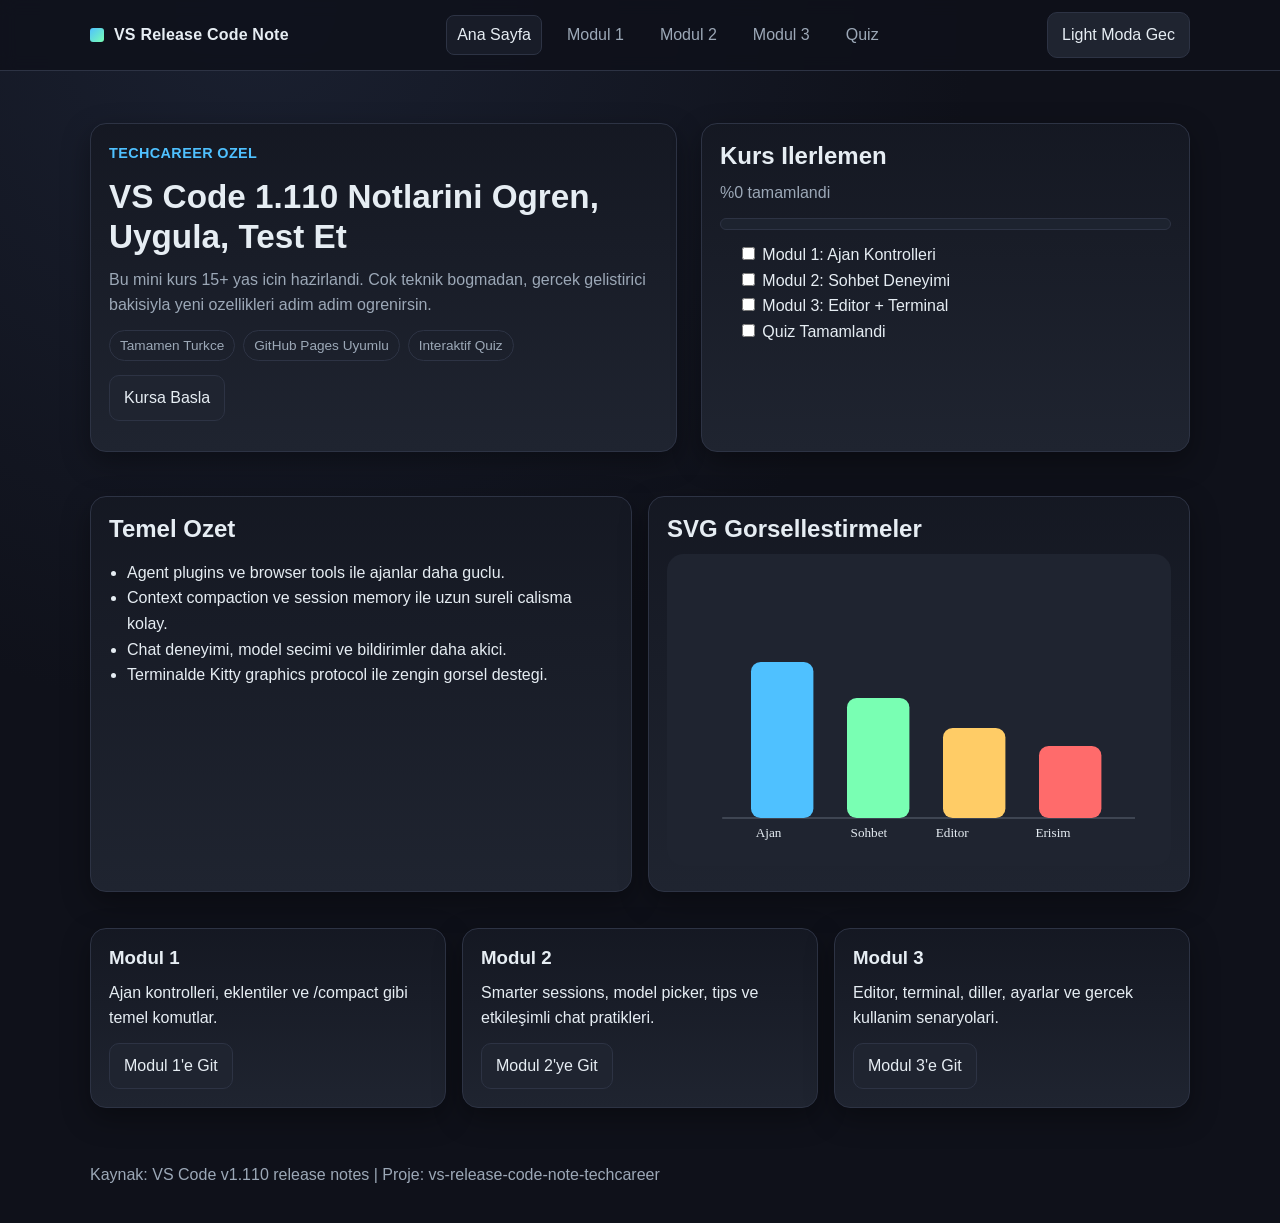
==== index.html @ 0790338a "Ilk surum: VS Code v1.110 TR interaktif landing" ====
<!doctype html>
<html lang="tr">
<head>
  <meta charset="UTF-8">
  <meta name="viewport" content="width=device-width, initial-scale=1.0">
  <title>VS Code v1.110 Kursu | Techcareer</title>
  <link rel="stylesheet" href="assets/css/styles.css">
</head>
<body>
  <header class="topbar">
    <div class="container topbar-inner">
      <div class="brand"><span class="brand-badge"></span> VS Release Code Note</div>
      <nav class="nav-links">
        <a class="active" href="index.html">Ana Sayfa</a>
        <a href="pages/modul-agent.html">Modul 1</a>
        <a href="pages/modul-chat.html">Modul 2</a>
        <a href="pages/modul-editor-terminal.html">Modul 3</a>
        <a href="pages/quiz.html">Quiz</a>
      </nav>
      <button data-theme-toggle>Tema</button>
    </div>
  </header>

  <main class="container">
    <section class="hero">
      <div class="hero-grid">
        <article class="card">
          <p class="kicker">Techcareer Ozel</p>
          <h1>VS Code 1.110 Notlarini Ogren, Uygula, Test Et</h1>
          <p class="muted">Bu mini kurs 15+ yas icin hazirlandi. Cok teknik bogmadan, gercek gelistirici bakisiyla yeni ozellikleri adim adim ogrenirsin.</p>
          <div class="tags">
            <span class="tag">Tamamen Turkce</span>
            <span class="tag">GitHub Pages Uyumlu</span>
            <span class="tag">Interaktif Quiz</span>
          </div>
          <p style="margin-top:14px;">
            <a class="btn" href="pages/modul-agent.html">Kursa Basla</a>
          </p>
        </article>
        <article class="card">
          <h2>Kurs Ilerlemen</h2>
          <p class="muted" data-progress-text>%0 tamamlandi</p>
          <div class="progress-wrap"><div class="progress-bar"></div></div>
          <div class="list" style="margin-top:12px;">
            <label><input type="checkbox" data-progress-id="m1"> Modul 1: Ajan Kontrolleri</label><br>
            <label><input type="checkbox" data-progress-id="m2"> Modul 2: Sohbet Deneyimi</label><br>
            <label><input type="checkbox" data-progress-id="m3"> Modul 3: Editor + Terminal</label><br>
            <label><input type="checkbox" data-progress-id="quiz"> Quiz Tamamlandi</label>
          </div>
        </article>
      </div>
    </section>

    <section class="section grid-2">
      <article class="card">
        <h2>Temel Ozet</h2>
        <ul class="list">
          <li>Agent plugins ve browser tools ile ajanlar daha guclu.</li>
          <li>Context compaction ve session memory ile uzun sureli calisma kolay.</li>
          <li>Chat deneyimi, model secimi ve bildirimler daha akici.</li>
          <li>Terminalde Kitty graphics protocol ile zengin gorsel destegi.</li>
        </ul>
      </article>
      <article class="card">
        <h2>SVG Gorsellestirmeler</h2>
        <img src="assets/svg/kategori-dagilimi.svg" alt="Ozellik kategorisi dagilimi"/>
      </article>
    </section>

    <section class="section grid-3">
      <article class="card">
        <h3>Modul 1</h3>
        <p>Ajan kontrolleri, eklentiler ve /compact gibi temel komutlar.</p>
        <a class="btn" href="pages/modul-agent.html">Modul 1'e Git</a>
      </article>
      <article class="card">
        <h3>Modul 2</h3>
        <p>Smarter sessions, model picker, tips ve etkileşimli chat pratikleri.</p>
        <a class="btn" href="pages/modul-chat.html">Modul 2'ye Git</a>
      </article>
      <article class="card">
        <h3>Modul 3</h3>
        <p>Editor, terminal, diller, ayarlar ve gercek kullanim senaryolari.</p>
        <a class="btn" href="pages/modul-editor-terminal.html">Modul 3'e Git</a>
      </article>
    </section>
  </main>

  <footer>
    <div class="container">Kaynak: VS Code v1.110 release notes | Proje: vs-release-code-note-techcareer</div>
  </footer>
  <script src="assets/js/app.js"></script>
</body>
</html>
---- assets/css/styles.css ----
:root {
  --bg: #0f111a;
  --bg-elev: #181c28;
  --panel: #1f2430;
  --text: #e6edf3;
  --muted: #9ca8b7;
  --accent: #4fc1ff;
  --accent-2: #79ffb3;
  --warning: #ffcc66;
  --danger: #ff6b6b;
  --ok: #7ee787;
  --border: #2d3344;
  --shadow: 0 10px 28px rgba(0, 0, 0, 0.35);
}

:root[data-theme="light"] {
  --bg: #f4f7fb;
  --bg-elev: #ffffff;
  --panel: #ecf2fa;
  --text: #102033;
  --muted: #4d6078;
  --accent: #005fb8;
  --accent-2: #007a57;
  --warning: #8a5a00;
  --danger: #b42318;
  --ok: #166534;
  --border: #cfd7e6;
  --shadow: 0 10px 24px rgba(16, 32, 51, 0.12);
}

* {
  box-sizing: border-box;
}

html,
body {
  margin: 0;
  padding: 0;
}

body {
  font-family: "Segoe UI", "SF Pro Text", "Helvetica Neue", sans-serif;
  background: radial-gradient(circle at 20% 0%, #1a2030 0, var(--bg) 45%), var(--bg);
  color: var(--text);
  line-height: 1.6;
}

:root[data-theme="light"] body {
  background: linear-gradient(180deg, #eaf1fb 0%, var(--bg) 40%);
}

.container {
  width: min(1100px, 92vw);
  margin: 0 auto;
}

.topbar {
  position: sticky;
  top: 0;
  z-index: 20;
  backdrop-filter: blur(8px);
  background: color-mix(in srgb, var(--bg) 85%, transparent);
  border-bottom: 1px solid var(--border);
}

.topbar-inner {
  display: flex;
  align-items: center;
  justify-content: space-between;
  padding: 12px 0;
}

.brand {
  display: flex;
  align-items: center;
  gap: 10px;
  font-weight: 700;
  letter-spacing: 0.2px;
}

.brand-badge {
  width: 14px;
  height: 14px;
  border-radius: 3px;
  background: linear-gradient(135deg, var(--accent), var(--accent-2));
}

.nav-links {
  display: flex;
  gap: 14px;
  flex-wrap: wrap;
}

.nav-links a {
  color: var(--muted);
  text-decoration: none;
  padding: 6px 10px;
  border-radius: 8px;
  border: 1px solid transparent;
}

.nav-links a.active,
.nav-links a:hover,
.nav-links a:focus-visible {
  color: var(--text);
  border-color: var(--border);
  background: var(--bg-elev);
}

button,
.btn {
  border: 1px solid var(--border);
  background: var(--panel);
  color: var(--text);
  border-radius: 10px;
  padding: 9px 14px;
  cursor: pointer;
  font: inherit;
  text-decoration: none;
  display: inline-block;
}

button:hover,
.btn:hover,
button:focus-visible,
.btn:focus-visible {
  border-color: var(--accent);
  box-shadow: 0 0 0 3px color-mix(in srgb, var(--accent) 28%, transparent);
  outline: none;
}

.hero {
  padding: 52px 0 26px;
}

.hero-grid {
  display: grid;
  grid-template-columns: 1.2fr 1fr;
  gap: 24px;
}

.card {
  background: linear-gradient(180deg, color-mix(in srgb, var(--bg-elev) 86%, black), var(--panel));
  border: 1px solid var(--border);
  border-radius: 16px;
  padding: 18px;
  box-shadow: var(--shadow);
}

:root[data-theme="light"] .card {
  background: linear-gradient(180deg, #ffffff, var(--panel));
}

h1,
h2,
h3 {
  line-height: 1.2;
  margin: 0 0 10px;
}

h1 {
  font-size: clamp(1.7rem, 2.6vw, 2.6rem);
}

p {
  margin: 0 0 12px;
}

.muted {
  color: var(--muted);
}

.grid-3 {
  display: grid;
  grid-template-columns: repeat(3, 1fr);
  gap: 16px;
}

.grid-2 {
  display: grid;
  grid-template-columns: repeat(2, 1fr);
  gap: 16px;
}

.section {
  padding: 18px 0;
}

.kicker {
  color: var(--accent);
  font-size: 0.9rem;
  font-weight: 700;
  letter-spacing: 0.4px;
  text-transform: uppercase;
}

.tags {
  display: flex;
  flex-wrap: wrap;
  gap: 8px;
}

.tag {
  border: 1px solid var(--border);
  border-radius: 999px;
  padding: 4px 10px;
  color: var(--muted);
  font-size: 0.85rem;
}

.timeline,
.list {
  padding-left: 18px;
}

.accordion-item {
  border: 1px solid var(--border);
  border-radius: 12px;
  margin-bottom: 10px;
  overflow: hidden;
}

.accordion-header {
  width: 100%;
  text-align: left;
  border: 0;
  border-bottom: 1px solid transparent;
  border-radius: 0;
  background: var(--panel);
  padding: 12px 14px;
  font-weight: 600;
}

.accordion-content {
  display: none;
  padding: 12px 14px;
  background: color-mix(in srgb, var(--bg-elev) 75%, transparent);
}

.accordion-item.open .accordion-content {
  display: block;
}

.code-box {
  margin: 10px 0;
  background: #0b0f16;
  color: #d2e4ff;
  border: 1px solid #2a3950;
  border-radius: 10px;
  padding: 12px;
  position: relative;
  overflow: auto;
}

:root[data-theme="light"] .code-box {
  background: #f3f8ff;
  color: #072243;
  border-color: #b8cbe4;
}

.copy-btn {
  position: absolute;
  top: 8px;
  right: 8px;
  padding: 6px 10px;
  font-size: 0.85rem;
}

.progress-wrap {
  border: 1px solid var(--border);
  border-radius: 999px;
  overflow: hidden;
  height: 12px;
  background: color-mix(in srgb, var(--panel) 90%, transparent);
}

.progress-bar {
  height: 100%;
  width: 0;
  background: linear-gradient(90deg, var(--accent), var(--accent-2));
  transition: width 260ms ease;
}

.quiz-question {
  margin-bottom: 14px;
}

.quiz-options label {
  display: block;
  margin: 6px 0;
}

footer {
  padding: 36px 0;
  color: var(--muted);
}

svg {
  max-width: 100%;
  height: auto;
}

@media (max-width: 900px) {
  .hero-grid,
  .grid-3,
  .grid-2 {
    grid-template-columns: 1fr;
  }

  .nav-links {
    display: none;
  }
}
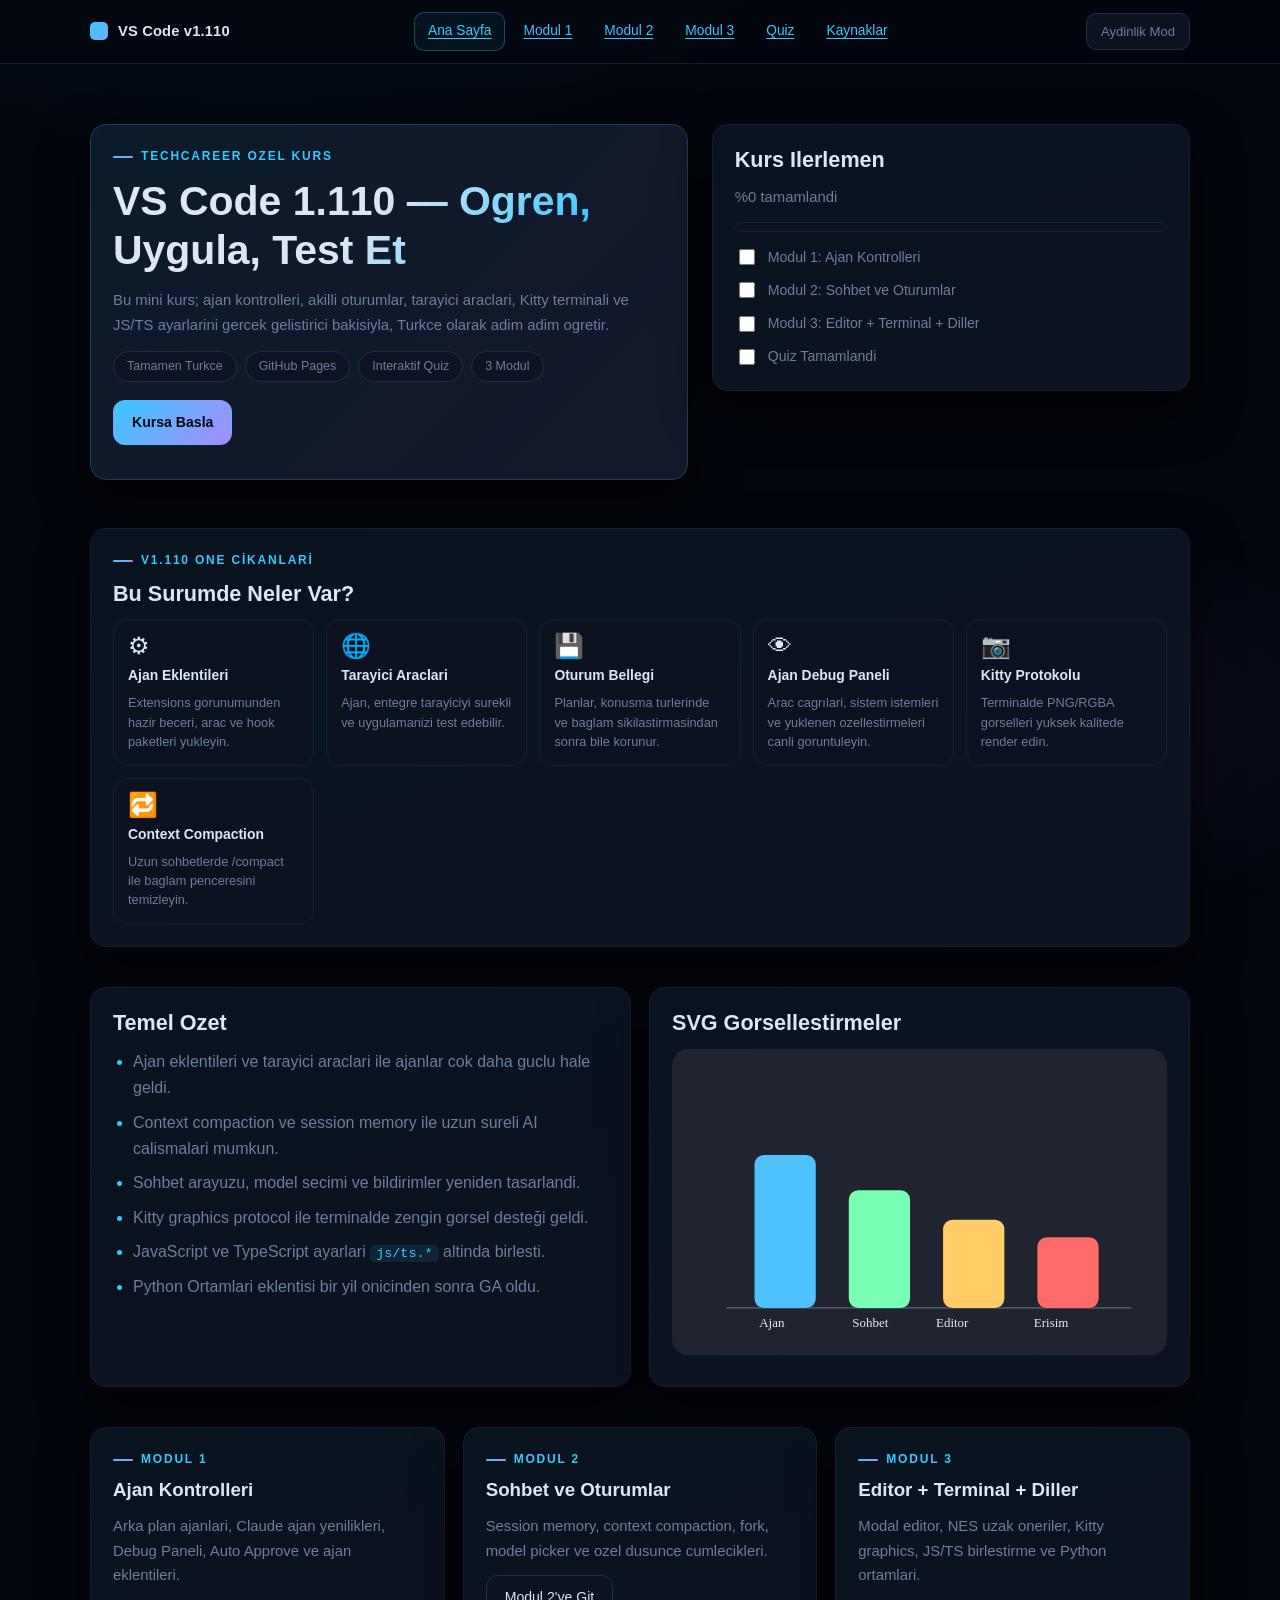
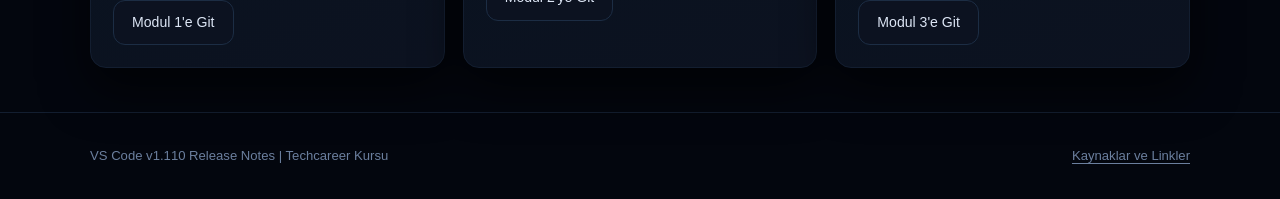
==== commit 9ef4e014: "Redesign: AI tasarim sistemi, mobil nav, tam TR icerik - Yeni renk paleti (derin uzay, elektrik mavi" ====
--- a/index.html
+++ b/index.html
@@ -3,92 +3,158 @@
 <head>
   <meta charset="UTF-8">
   <meta name="viewport" content="width=device-width, initial-scale=1.0">
+  <meta name="description" content="VS Code v1.110 ozelliklerini Turkce ogrenin. Ajan kontrolleri, smarter sessions, terminal ve dil iyilestirmeleri.">
   <title>VS Code v1.110 Kursu | Techcareer</title>
   <link rel="stylesheet" href="assets/css/styles.css">
 </head>
 <body>
   <header class="topbar">
     <div class="container topbar-inner">
-      <div class="brand"><span class="brand-badge"></span> VS Release Code Note</div>
-      <nav class="nav-links">
-        <a class="active" href="index.html">Ana Sayfa</a>
+      <a class="brand" href="index.html">
+        <span class="brand-badge" aria-hidden="true"></span>
+        VS Code v1.110
+      </a>
+      <nav class="nav-links" aria-label="Ana navigasyon">
+        <a href="index.html" aria-current="page">Ana Sayfa</a>
         <a href="pages/modul-agent.html">Modul 1</a>
         <a href="pages/modul-chat.html">Modul 2</a>
         <a href="pages/modul-editor-terminal.html">Modul 3</a>
         <a href="pages/quiz.html">Quiz</a>
+        <a href="pages/kaynaklar.html">Kaynaklar</a>
       </nav>
-      <button data-theme-toggle>Tema</button>
+      <button class="nav-toggle" aria-label="Menuyu ac/kapat" aria-expanded="false">
+        <span></span><span></span><span></span>
+      </button>
+      <button class="theme-btn" data-theme-toggle aria-label="Tema degistir">Aydinlik Mod</button>
     </div>
   </header>
 
   <main class="container">
+
+    <!-- Hero -->
     <section class="hero">
       <div class="hero-grid">
-        <article class="card">
-          <p class="kicker">Techcareer Ozel</p>
-          <h1>VS Code 1.110 Notlarini Ogren, Uygula, Test Et</h1>
-          <p class="muted">Bu mini kurs 15+ yas icin hazirlandi. Cok teknik bogmadan, gercek gelistirici bakisiyla yeni ozellikleri adim adim ogrenirsin.</p>
+        <article class="card module-hero reveal">
+          <p class="kicker">Techcareer Ozel Kurs</p>
+          <h1>VS Code 1.110 — Ogren, Uygula, Test Et</h1>
+          <p class="muted">Bu mini kurs; ajan kontrolleri, akilli oturumlar, tarayici araclari, Kitty terminali ve JS/TS ayarlarini gercek gelistirici bakisiyla, Turkce olarak adim adim ogretir.</p>
           <div class="tags">
             <span class="tag">Tamamen Turkce</span>
-            <span class="tag">GitHub Pages Uyumlu</span>
+            <span class="tag">GitHub Pages</span>
             <span class="tag">Interaktif Quiz</span>
+            <span class="tag">3 Modul</span>
           </div>
-          <p style="margin-top:14px;">
-            <a class="btn" href="pages/modul-agent.html">Kursa Basla</a>
+          <p class="mt-md">
+            <a class="btn btn-primary" href="pages/modul-agent.html">Kursa Basla</a>
           </p>
         </article>
-        <article class="card">
+
+        <article class="card reveal reveal-delay-1">
           <h2>Kurs Ilerlemen</h2>
           <p class="muted" data-progress-text>%0 tamamlandi</p>
-          <div class="progress-wrap"><div class="progress-bar"></div></div>
-          <div class="list" style="margin-top:12px;">
-            <label><input type="checkbox" data-progress-id="m1"> Modul 1: Ajan Kontrolleri</label><br>
-            <label><input type="checkbox" data-progress-id="m2"> Modul 2: Sohbet Deneyimi</label><br>
-            <label><input type="checkbox" data-progress-id="m3"> Modul 3: Editor + Terminal</label><br>
+          <div class="progress-wrap" role="progressbar" aria-valuemin="0" aria-valuemax="100" aria-label="Kurs ilerleme cubugu">
+            <div class="progress-bar"></div>
+          </div>
+          <div class="checklist">
+            <label><input type="checkbox" data-progress-id="m1"> Modul 1: Ajan Kontrolleri</label>
+            <label><input type="checkbox" data-progress-id="m2"> Modul 2: Sohbet ve Oturumlar</label>
+            <label><input type="checkbox" data-progress-id="m3"> Modul 3: Editor + Terminal + Diller</label>
             <label><input type="checkbox" data-progress-id="quiz"> Quiz Tamamlandi</label>
           </div>
         </article>
       </div>
     </section>
 
-    <section class="section grid-2">
+    <!-- Highlights -->
+    <section class="section reveal">
       <article class="card">
-        <h2>Temel Ozet</h2>
-        <ul class="list">
-          <li>Agent plugins ve browser tools ile ajanlar daha guclu.</li>
-          <li>Context compaction ve session memory ile uzun sureli calisma kolay.</li>
-          <li>Chat deneyimi, model secimi ve bildirimler daha akici.</li>
-          <li>Terminalde Kitty graphics protocol ile zengin gorsel destegi.</li>
-        </ul>
-      </article>
-      <article class="card">
-        <h2>SVG Gorsellestirmeler</h2>
-        <img src="assets/svg/kategori-dagilimi.svg" alt="Ozellik kategorisi dagilimi"/>
+        <p class="kicker">v1.110 One Cikanlari</p>
+        <h2>Bu Surumde Neler Var?</h2>
+        <div class="feature-grid">
+          <div class="feature-item">
+            <span class="feature-icon" aria-hidden="true">&#9881;</span>
+            <span class="feature-title">Ajan Eklentileri</span>
+            <span class="feature-desc">Extensions gorunumunden hazir beceri, arac ve hook paketleri yukleyin.</span>
+          </div>
+          <div class="feature-item">
+            <span class="feature-icon" aria-hidden="true">&#127760;</span>
+            <span class="feature-title">Tarayici Araclari</span>
+            <span class="feature-desc">Ajan, entegre tarayiciyi surekli ve uygulamanizi test edebilir.</span>
+          </div>
+          <div class="feature-item">
+            <span class="feature-icon" aria-hidden="true">&#128190;</span>
+            <span class="feature-title">Oturum Bellegi</span>
+            <span class="feature-desc">Planlar, konusma turlerinde ve baglam sikilastirmasindan sonra bile korunur.</span>
+          </div>
+          <div class="feature-item">
+            <span class="feature-icon" aria-hidden="true">&#128065;</span>
+            <span class="feature-title">Ajan Debug Paneli</span>
+            <span class="feature-desc">Arac cagrılari, sistem istemleri ve yuklenen ozellestirmeleri canli goruntuleyin.</span>
+          </div>
+          <div class="feature-item">
+            <span class="feature-icon" aria-hidden="true">&#128247;</span>
+            <span class="feature-title">Kitty Protokolu</span>
+            <span class="feature-desc">Terminalde PNG/RGBA gorselleri yuksek kalitede render edin.</span>
+          </div>
+          <div class="feature-item">
+            <span class="feature-icon" aria-hidden="true">&#128257;</span>
+            <span class="feature-title">Context Compaction</span>
+            <span class="feature-desc">Uzun sohbetlerde /compact ile baglam penceresini temizleyin.</span>
+          </div>
+        </div>
       </article>
     </section>
 
+    <!-- Summary -->
+    <section class="section grid-2">
+      <article class="card reveal reveal-delay-1">
+        <h2>Temel Ozet</h2>
+        <ul class="list">
+          <li>Ajan eklentileri ve tarayici araclari ile ajanlar cok daha guclu hale geldi.</li>
+          <li>Context compaction ve session memory ile uzun sureli AI calismalari mumkun.</li>
+          <li>Sohbet arayuzu, model secimi ve bildirimler yeniden tasarlandi.</li>
+          <li>Kitty graphics protocol ile terminalde zengin gorsel desteği geldi.</li>
+          <li>JavaScript ve TypeScript ayarlari <code>js/ts.*</code> altinda birlesti.</li>
+          <li>Python Ortamlari eklentisi bir yil onicinden sonra GA oldu.</li>
+        </ul>
+      </article>
+      <article class="card reveal reveal-delay-2">
+        <h2>SVG Gorsellestirmeler</h2>
+        <img src="assets/svg/kategori-dagilimi.svg" alt="Ozellik kategorisi dagilim grafigi" loading="lazy">
+      </article>
+    </section>
+
+    <!-- Module Cards -->
     <section class="section grid-3">
-      <article class="card">
-        <h3>Modul 1</h3>
-        <p>Ajan kontrolleri, eklentiler ve /compact gibi temel komutlar.</p>
+      <article class="card reveal reveal-delay-1">
+        <p class="kicker">Modul 1</p>
+        <h3>Ajan Kontrolleri</h3>
+        <p class="muted">Arka plan ajanlari, Claude ajan yenilikleri, Debug Paneli, Auto Approve ve ajan eklentileri.</p>
         <a class="btn" href="pages/modul-agent.html">Modul 1'e Git</a>
       </article>
-      <article class="card">
-        <h3>Modul 2</h3>
-        <p>Smarter sessions, model picker, tips ve etkileşimli chat pratikleri.</p>
+      <article class="card reveal reveal-delay-2">
+        <p class="kicker">Modul 2</p>
+        <h3>Sohbet ve Oturumlar</h3>
+        <p class="muted">Session memory, context compaction, fork, model picker ve ozel dusunce cumlecikleri.</p>
         <a class="btn" href="pages/modul-chat.html">Modul 2'ye Git</a>
       </article>
-      <article class="card">
-        <h3>Modul 3</h3>
-        <p>Editor, terminal, diller, ayarlar ve gercek kullanim senaryolari.</p>
+      <article class="card reveal reveal-delay-3">
+        <p class="kicker">Modul 3</p>
+        <h3>Editor + Terminal + Diller</h3>
+        <p class="muted">Modal editor, NES uzak oneriler, Kitty graphics, JS/TS birlestirme ve Python ortamlari.</p>
         <a class="btn" href="pages/modul-editor-terminal.html">Modul 3'e Git</a>
       </article>
     </section>
+
   </main>
 
   <footer>
-    <div class="container">Kaynak: VS Code v1.110 release notes | Proje: vs-release-code-note-techcareer</div>
+    <div class="container">
+      <span>VS Code v1.110 Release Notes | Techcareer Kursu</span>
+      <a href="pages/kaynaklar.html">Kaynaklar ve Linkler</a>
+    </div>
   </footer>
+
   <script src="assets/js/app.js"></script>
 </body>
 </html>
--- a/assets/css/styles.css
+++ b/assets/css/styles.css
@@ -1,66 +1,140 @@
+/* ==============================================
+   AI DESIGN SYSTEM — VS Code v1.110 Kursu
+   ============================================== */
+
+/* ---- Tokens ---- */
 :root {
-  --bg: #0f111a;
-  --bg-elev: #181c28;
-  --panel: #1f2430;
-  --text: #e6edf3;
-  --muted: #9ca8b7;
-  --accent: #4fc1ff;
-  --accent-2: #79ffb3;
-  --warning: #ffcc66;
-  --danger: #ff6b6b;
-  --ok: #7ee787;
-  --border: #2d3344;
-  --shadow: 0 10px 28px rgba(0, 0, 0, 0.35);
+  --bg:        #03060e;
+  --bg-elev:   #070c18;
+  --panel:     #0c1220;
+  --panel-2:   #101929;
+  --text:      #dde6f5;
+  --muted:     #6b7f9e;
+  --subtle:    #2a3a52;
+  --accent:    #38c8ff;
+  --accent-2:  #a78bfa;
+  --accent-3:  #34d399;
+  --warning:   #fbbf24;
+  --danger:    #f87171;
+  --ok:        #34d399;
+  --border:    #131e30;
+  --border-2:  #1c2d44;
+  --glow:      rgba(56, 200, 255, 0.16);
+  --glow-2:    rgba(167, 139, 250, 0.14);
+  --shadow:    0 20px 48px rgba(0, 0, 0, 0.65);
+  --shadow-sm: 0 6px 18px rgba(0, 0, 0, 0.4);
+  --radius:    16px;
+  --radius-sm: 10px;
 }
 
 :root[data-theme="light"] {
-  --bg: #f4f7fb;
-  --bg-elev: #ffffff;
-  --panel: #ecf2fa;
-  --text: #102033;
-  --muted: #4d6078;
-  --accent: #005fb8;
-  --accent-2: #007a57;
-  --warning: #8a5a00;
-  --danger: #b42318;
-  --ok: #166534;
-  --border: #cfd7e6;
-  --shadow: 0 10px 24px rgba(16, 32, 51, 0.12);
-}
-
-* {
-  box-sizing: border-box;
-}
-
-html,
+  --bg:        #eef3fc;
+  --bg-elev:   #ffffff;
+  --panel:     #e4ecf9;
+  --panel-2:   #d8e4f5;
+  --text:      #0b1525;
+  --muted:     #4a5f7c;
+  --subtle:    #b0c0d8;
+  --accent:    #0284c7;
+  --accent-2:  #7c3aed;
+  --accent-3:  #059669;
+  --warning:   #92400e;
+  --danger:    #b91c1c;
+  --ok:        #059669;
+  --border:    #ccd6ed;
+  --border-2:  #b8c8e4;
+  --glow:      rgba(2, 132, 199, 0.14);
+  --glow-2:    rgba(124, 58, 237, 0.10);
+  --shadow:    0 12px 36px rgba(10, 20, 40, 0.12);
+  --shadow-sm: 0 4px 14px rgba(10, 20, 40, 0.08);
+}
+
+/* ---- Animations ---- */
+@keyframes fade-up {
+  from { opacity: 0; transform: translateY(22px); }
+  to   { opacity: 1; transform: translateY(0); }
+}
+@keyframes fade-in {
+  from { opacity: 0; }
+  to   { opacity: 1; }
+}
+@keyframes shimmer {
+  0%   { background-position: -200% center; }
+  100% { background-position:  200% center; }
+}
+@keyframes gradient-drift {
+  0%, 100% { background-position: 0% 50%; }
+  50%       { background-position: 100% 50%; }
+}
+@keyframes pulse-glow {
+  0%, 100% { opacity: 0.7; }
+  50%       { opacity: 1; box-shadow: 0 0 20px var(--glow), 0 0 40px var(--glow-2); }
+}
+@keyframes float {
+  0%, 100% { transform: translateY(0); }
+  50%       { transform: translateY(-5px); }
+}
+@keyframes spin-slow {
+  to { transform: rotate(360deg); }
+}
+@keyframes scan-line {
+  from { transform: translateY(-100%); }
+  to   { transform: translateY(100%); }
+}
+
+/* ---- Base ---- */
+*, *::before, *::after { box-sizing: border-box; }
+html, body { margin: 0; padding: 0; }
+html { scroll-behavior: smooth; }
+
 body {
-  margin: 0;
-  padding: 0;
-}
-
-body {
-  font-family: "Segoe UI", "SF Pro Text", "Helvetica Neue", sans-serif;
-  background: radial-gradient(circle at 20% 0%, #1a2030 0, var(--bg) 45%), var(--bg);
+  font-family: "Segoe UI", "SF Pro Text", "Inter", "Helvetica Neue", sans-serif;
+  background: var(--bg);
   color: var(--text);
-  line-height: 1.6;
-}
-
-:root[data-theme="light"] body {
-  background: linear-gradient(180deg, #eaf1fb 0%, var(--bg) 40%);
-}
-
+  line-height: 1.65;
+  min-height: 100vh;
+  transition: background 0.4s, color 0.4s;
+}
+
+/* Hero bg ambient */
+body::before {
+  content: '';
+  position: fixed;
+  inset: 0;
+  background:
+    radial-gradient(ellipse 80% 50% at 20% -10%, rgba(56,200,255,0.08) 0%, transparent 60%),
+    radial-gradient(ellipse 60% 40% at 85% 80%, rgba(167,139,250,0.07) 0%, transparent 55%);
+  pointer-events: none;
+  z-index: 0;
+}
+
+:root[data-theme="light"] body::before {
+  background:
+    radial-gradient(ellipse 80% 50% at 20% -10%, rgba(2,132,199,0.06) 0%, transparent 60%),
+    radial-gradient(ellipse 60% 40% at 85% 80%, rgba(124,58,237,0.05) 0%, transparent 55%);
+}
+
+/* ---- Layout ---- */
 .container {
   width: min(1100px, 92vw);
   margin: 0 auto;
-}
-
+  position: relative;
+  z-index: 1;
+}
+.section  { padding: 20px 0; }
+.mt-sm    { margin-top: 12px; }
+.mt-md    { margin-top: 18px; }
+
+/* ---- Topbar ---- */
 .topbar {
   position: sticky;
   top: 0;
-  z-index: 20;
-  backdrop-filter: blur(8px);
+  z-index: 200;
+  backdrop-filter: blur(18px) saturate(160%);
+  -webkit-backdrop-filter: blur(18px) saturate(160%);
   background: color-mix(in srgb, var(--bg) 85%, transparent);
   border-bottom: 1px solid var(--border);
+  transition: background 0.4s;
 }
 
 .topbar-inner {
@@ -68,246 +142,667 @@
   align-items: center;
   justify-content: space-between;
   padding: 12px 0;
-}
-
+  gap: 12px;
+}
+
+/* ---- Brand ---- */
 .brand {
   display: flex;
   align-items: center;
   gap: 10px;
   font-weight: 700;
-  letter-spacing: 0.2px;
-}
-
+  font-size: 0.92rem;
+  letter-spacing: 0.15px;
+  white-space: nowrap;
+  text-decoration: none;
+  color: var(--text);
+}
 .brand-badge {
-  width: 14px;
-  height: 14px;
-  border-radius: 3px;
+  width: 18px;
+  height: 18px;
+  border-radius: 5px;
   background: linear-gradient(135deg, var(--accent), var(--accent-2));
-}
-
+  background-size: 200% 200%;
+  animation: gradient-drift 4s ease infinite, pulse-glow 3s ease-in-out infinite;
+  flex-shrink: 0;
+}
+
+/* ---- Nav ---- */
 .nav-links {
   display: flex;
-  gap: 14px;
-  flex-wrap: wrap;
-}
-
+  gap: 4px;
+  align-items: center;
+}
 .nav-links a {
   color: var(--muted);
   text-decoration: none;
-  padding: 6px 10px;
-  border-radius: 8px;
+  padding: 7px 13px;
+  border-radius: 10px;
   border: 1px solid transparent;
-}
-
-.nav-links a.active,
+  font-size: 0.86rem;
+  font-weight: 500;
+  transition: color 0.2s, background 0.2s, border-color 0.2s, box-shadow 0.2s;
+  white-space: nowrap;
+}
 .nav-links a:hover,
 .nav-links a:focus-visible {
   color: var(--text);
-  border-color: var(--border);
-  background: var(--bg-elev);
-}
-
-button,
-.btn {
-  border: 1px solid var(--border);
+  border-color: var(--border-2);
   background: var(--panel);
-  color: var(--text);
+  outline: none;
+}
+.nav-links a[aria-current="page"] {
+  color: var(--accent);
+  border-color: color-mix(in srgb, var(--accent) 30%, transparent);
+  background: color-mix(in srgb, var(--accent) 7%, transparent);
+}
+
+/* ---- Hamburger ---- */
+.nav-toggle {
+  display: none;
+  flex-direction: column;
+  justify-content: center;
+  gap: 5px;
+  width: 38px;
+  height: 38px;
+  border: 1px solid var(--border-2);
+  background: var(--panel);
   border-radius: 10px;
-  padding: 9px 14px;
+  cursor: pointer;
+  padding: 9px;
+  flex-shrink: 0;
+  transition: border-color 0.2s, box-shadow 0.2s;
+}
+.nav-toggle:hover { border-color: var(--accent); box-shadow: 0 0 0 3px var(--glow); }
+.nav-toggle span {
+  display: block;
+  height: 2px;
+  border-radius: 2px;
+  background: var(--text);
+  transition: transform 0.25s, opacity 0.25s;
+}
+.nav-toggle.open span:nth-child(1) { transform: translateY(7px) rotate(45deg); }
+.nav-toggle.open span:nth-child(2) { opacity: 0; }
+.nav-toggle.open span:nth-child(3) { transform: translateY(-7px) rotate(-45deg); }
+
+/* ---- Theme Button ---- */
+.theme-btn {
+  border: 1px solid var(--border-2);
+  background: var(--panel);
+  color: var(--muted);
+  border-radius: 10px;
+  padding: 7px 14px;
   cursor: pointer;
   font: inherit;
-  text-decoration: none;
-  display: inline-block;
-}
-
-button:hover,
-.btn:hover,
-button:focus-visible,
-.btn:focus-visible {
-  border-color: var(--accent);
-  box-shadow: 0 0 0 3px color-mix(in srgb, var(--accent) 28%, transparent);
+  font-size: 0.82rem;
+  font-weight: 500;
+  transition: color 0.2s, border-color 0.2s, box-shadow 0.2s;
+  white-space: nowrap;
+  flex-shrink: 0;
+}
+.theme-btn:hover,
+.theme-btn:focus-visible {
+  color: var(--accent);
+  border-color: color-mix(in srgb, var(--accent) 45%, transparent);
+  box-shadow: 0 0 0 3px var(--glow);
   outline: none;
 }
 
-.hero {
-  padding: 52px 0 26px;
-}
-
+/* ---- Cards ---- */
+.card {
+  background: linear-gradient(160deg,
+    color-mix(in srgb, var(--bg-elev) 90%, var(--accent) 4%),
+    var(--panel)
+  );
+  border: 1px solid var(--border);
+  border-radius: var(--radius);
+  padding: 22px;
+  box-shadow: var(--shadow);
+  transition: transform 0.28s ease, box-shadow 0.28s ease, border-color 0.28s ease;
+  position: relative;
+  overflow: hidden;
+}
+.card::after {
+  content: '';
+  position: absolute;
+  inset: 0;
+  border-radius: inherit;
+  background: radial-gradient(ellipse at 0% 0%, var(--glow) 0%, transparent 65%);
+  opacity: 0;
+  transition: opacity 0.35s ease;
+  pointer-events: none;
+}
+.card:hover {
+  transform: translateY(-4px);
+  border-color: var(--border-2);
+  box-shadow: var(--shadow), 0 0 48px var(--glow);
+}
+.card:hover::after { opacity: 1; }
+
+:root[data-theme="light"] .card {
+  background: linear-gradient(160deg, #ffffff, var(--panel));
+}
+
+/* ---- Hero ---- */
+.hero { padding: 60px 0 28px; }
 .hero-grid {
   display: grid;
-  grid-template-columns: 1.2fr 1fr;
+  grid-template-columns: 1.25fr 1fr;
   gap: 24px;
-}
-
-.card {
-  background: linear-gradient(180deg, color-mix(in srgb, var(--bg-elev) 86%, black), var(--panel));
-  border: 1px solid var(--border);
-  border-radius: 16px;
-  padding: 18px;
-  box-shadow: var(--shadow);
-}
-
-:root[data-theme="light"] .card {
-  background: linear-gradient(180deg, #ffffff, var(--panel));
-}
-
-h1,
-h2,
-h3 {
-  line-height: 1.2;
-  margin: 0 0 10px;
-}
-
-h1 {
-  font-size: clamp(1.7rem, 2.6vw, 2.6rem);
-}
-
-p {
-  margin: 0 0 12px;
-}
-
-.muted {
-  color: var(--muted);
-}
-
+  align-items: start;
+}
+
+/* ---- Grids ---- */
 .grid-3 {
   display: grid;
   grid-template-columns: repeat(3, 1fr);
-  gap: 16px;
-}
-
+  gap: 18px;
+}
 .grid-2 {
   display: grid;
   grid-template-columns: repeat(2, 1fr);
-  gap: 16px;
-}
-
-.section {
-  padding: 18px 0;
-}
+  gap: 18px;
+}
+
+/* ---- Typography ---- */
+h1, h2, h3 { line-height: 1.22; margin: 0 0 12px; }
+
+h1 {
+  font-size: clamp(1.75rem, 3.2vw, 2.75rem);
+  background: linear-gradient(135deg, var(--text) 45%, var(--accent) 80%, var(--accent-2));
+  -webkit-background-clip: text;
+  -webkit-text-fill-color: transparent;
+  background-clip: text;
+}
+h2 { font-size: clamp(1.05rem, 2vw, 1.35rem); }
+p  { margin: 0 0 12px; }
 
 .kicker {
   color: var(--accent);
-  font-size: 0.9rem;
+  font-size: 0.75rem;
   font-weight: 700;
-  letter-spacing: 0.4px;
+  letter-spacing: 1.8px;
   text-transform: uppercase;
-}
-
-.tags {
-  display: flex;
-  flex-wrap: wrap;
+  margin-bottom: 10px;
+  display: flex;
+  align-items: center;
   gap: 8px;
 }
-
+.kicker::before {
+  content: '';
+  display: inline-block;
+  width: 20px;
+  height: 2px;
+  border-radius: 2px;
+  background: linear-gradient(90deg, var(--accent), var(--accent-2));
+  flex-shrink: 0;
+}
+.muted  { color: var(--muted); font-size: 0.93rem; }
+
+/* ---- Tags ---- */
+.tags { display: flex; flex-wrap: wrap; gap: 8px; margin-top: 14px; }
 .tag {
-  border: 1px solid var(--border);
+  border: 1px solid var(--border-2);
   border-radius: 999px;
-  padding: 4px 10px;
-  color: var(--muted);
-  font-size: 0.85rem;
-}
-
-.timeline,
-.list {
-  padding-left: 18px;
-}
-
+  padding: 4px 13px;
+  color: var(--muted);
+  font-size: 0.78rem;
+  font-weight: 500;
+  background: color-mix(in srgb, var(--panel) 70%, transparent);
+  transition: color 0.2s, border-color 0.2s;
+}
+.tag:hover {
+  color: var(--accent);
+  border-color: color-mix(in srgb, var(--accent) 38%, transparent);
+}
+
+/* ---- Lists ---- */
+.list { padding-left: 20px; margin: 0; }
+.list li { margin-bottom: 8px; color: var(--muted); }
+.list li::marker { color: var(--accent); }
+
+/* ---- Buttons ---- */
+button, .btn {
+  border: 1px solid var(--border-2);
+  background: var(--panel);
+  color: var(--text);
+  border-radius: 12px;
+  padding: 10px 18px;
+  cursor: pointer;
+  font: inherit;
+  font-size: 0.88rem;
+  font-weight: 500;
+  text-decoration: none;
+  display: inline-flex;
+  align-items: center;
+  gap: 6px;
+  transition: color 0.2s, border-color 0.2s, box-shadow 0.2s, transform 0.15s, background 0.2s;
+}
+button:hover, .btn:hover,
+button:focus-visible, .btn:focus-visible {
+  border-color: var(--accent);
+  box-shadow: 0 0 0 3px var(--glow);
+  outline: none;
+}
+button:active, .btn:active { transform: scale(0.97); }
+
+.btn-primary {
+  background: linear-gradient(135deg, var(--accent), var(--accent-2));
+  border-color: transparent;
+  color: #04070f;
+  font-weight: 600;
+}
+.btn-primary:hover,
+.btn-primary:focus-visible {
+  box-shadow: 0 0 0 3px var(--glow), 0 8px 28px var(--glow);
+  transform: translateY(-1px);
+}
+
+/* ---- Accordion ---- */
 .accordion-item {
   border: 1px solid var(--border);
-  border-radius: 12px;
+  border-radius: 14px;
   margin-bottom: 10px;
   overflow: hidden;
-}
-
+  transition: border-color 0.25s;
+}
+.accordion-item.open {
+  border-color: color-mix(in srgb, var(--accent) 38%, var(--border));
+}
 .accordion-header {
   width: 100%;
   text-align: left;
-  border: 0;
-  border-bottom: 1px solid transparent;
+  border: none;
   border-radius: 0;
   background: var(--panel);
-  padding: 12px 14px;
+  padding: 13px 16px;
   font-weight: 600;
-}
-
+  font-size: 0.9rem;
+  display: flex;
+  justify-content: space-between;
+  align-items: center;
+  transition: background 0.2s, color 0.2s;
+}
+.accordion-header::after {
+  content: '›';
+  font-size: 1.3rem;
+  color: var(--muted);
+  transition: transform 0.25s, color 0.2s;
+  line-height: 1;
+  flex-shrink: 0;
+}
+.accordion-item.open .accordion-header {
+  color: var(--accent);
+  background: color-mix(in srgb, var(--panel) 80%, var(--accent) 6%);
+}
+.accordion-item.open .accordion-header::after {
+  transform: rotate(90deg);
+  color: var(--accent);
+}
 .accordion-content {
   display: none;
-  padding: 12px 14px;
-  background: color-mix(in srgb, var(--bg-elev) 75%, transparent);
-}
-
+  padding: 14px 16px;
+  background: color-mix(in srgb, var(--bg-elev) 80%, transparent);
+  color: var(--muted);
+  font-size: 0.88rem;
+  line-height: 1.72;
+  border-top: 1px solid var(--border);
+}
 .accordion-item.open .accordion-content {
   display: block;
-}
-
+  animation: fade-up 0.22s ease both;
+}
+
+/* ---- Code Box ---- */
 .code-box {
-  margin: 10px 0;
-  background: #0b0f16;
-  color: #d2e4ff;
-  border: 1px solid #2a3950;
-  border-radius: 10px;
-  padding: 12px;
+  margin: 14px 0;
+  background: color-mix(in srgb, var(--bg) 92%, var(--accent) 4%);
+  border: 1px solid var(--border-2);
+  border-radius: 14px;
+  padding: 16px;
+  padding-right: 16px;
+  padding-bottom: 48px;
   position: relative;
   overflow: auto;
+  font-family: "Cascadia Code", "Fira Code", "Consolas", monospace;
+  font-size: 0.84rem;
+  line-height: 1.75;
+}
+.code-box code {
+  color: var(--text);
+  display: block;
+  white-space: pre;
 }
 
 :root[data-theme="light"] .code-box {
   background: #f3f8ff;
-  color: #072243;
-  border-color: #b8cbe4;
-}
+  border-color: var(--border);
+}
+:root[data-theme="light"] .code-box code { color: #0c2040; }
 
 .copy-btn {
   position: absolute;
-  top: 8px;
-  right: 8px;
-  padding: 6px 10px;
-  font-size: 0.85rem;
-}
-
+  bottom: 10px;
+  right: 10px;
+  padding: 5px 12px;
+  font-size: 0.76rem;
+  border-radius: 8px;
+}
+
+/* ---- Progress ---- */
 .progress-wrap {
   border: 1px solid var(--border);
   border-radius: 999px;
   overflow: hidden;
-  height: 12px;
-  background: color-mix(in srgb, var(--panel) 90%, transparent);
-}
-
+  height: 10px;
+  background: var(--panel);
+  margin: 10px 0;
+}
 .progress-bar {
   height: 100%;
   width: 0;
-  background: linear-gradient(90deg, var(--accent), var(--accent-2));
-  transition: width 260ms ease;
-}
-
+  background: linear-gradient(90deg, var(--accent), var(--accent-2), var(--accent-3), var(--accent));
+  background-size: 300% 100%;
+  animation: gradient-drift 4s ease infinite;
+  transition: width 600ms cubic-bezier(0.4, 0, 0.2, 1);
+  border-radius: 999px;
+}
+
+.checklist { display: flex; flex-direction: column; gap: 10px; margin-top: 14px; }
+.checklist label {
+  display: flex;
+  align-items: center;
+  gap: 10px;
+  font-size: 0.88rem;
+  color: var(--muted);
+  cursor: pointer;
+  transition: color 0.2s;
+}
+.checklist label:hover { color: var(--text); }
+.checklist input[type="checkbox"] {
+  width: 16px;
+  height: 16px;
+  accent-color: var(--accent);
+  flex-shrink: 0;
+}
+
+/* ---- Feature Grid ---- */
+.feature-grid {
+  display: grid;
+  grid-template-columns: repeat(auto-fit, minmax(180px, 1fr));
+  gap: 12px;
+  margin-top: 6px;
+}
+.feature-item {
+  display: flex;
+  flex-direction: column;
+  gap: 6px;
+  padding: 14px;
+  border: 1px solid var(--border);
+  border-radius: 14px;
+  background: color-mix(in srgb, var(--panel) 60%, transparent);
+  transition: border-color 0.22s, transform 0.22s, box-shadow 0.22s;
+}
+.feature-item:hover {
+  border-color: color-mix(in srgb, var(--accent) 40%, transparent);
+  transform: translateY(-2px);
+  box-shadow: 0 6px 24px var(--glow);
+}
+.feature-icon  { font-size: 1.5rem; line-height: 1; }
+.feature-title { font-weight: 600; font-size: 0.87rem; color: var(--text); }
+.feature-desc  { font-size: 0.8rem; color: var(--muted); line-height: 1.5; }
+
+/* ---- Info Row ---- */
+.info-row {
+  display: flex;
+  align-items: flex-start;
+  gap: 14px;
+  padding: 13px 16px;
+  border: 1px solid var(--border);
+  border-radius: 12px;
+  margin-bottom: 10px;
+  background: color-mix(in srgb, var(--panel) 50%, transparent);
+  transition: border-color 0.22s, transform 0.22s;
+}
+.info-row:hover {
+  border-color: color-mix(in srgb, var(--accent) 30%, transparent);
+  transform: translateX(3px);
+}
+.info-row-icon { font-size: 1.2rem; flex-shrink: 0; line-height: 1.45; }
+.info-row-body strong { display: block; font-size: 0.87rem; color: var(--text); margin-bottom: 2px; }
+.info-row-body span  { font-size: 0.8rem; color: var(--muted); }
+
+/* ---- Callout ---- */
+.callout {
+  padding: 13px 18px;
+  border-radius: 12px;
+  border-left: 3px solid var(--accent);
+  background: color-mix(in srgb, var(--accent) 7%, var(--panel));
+  margin: 14px 0;
+  font-size: 0.86rem;
+  color: var(--muted);
+  line-height: 1.65;
+}
+.callout.warning { border-color: var(--warning); background: color-mix(in srgb, var(--warning) 8%, var(--panel)); }
+.callout.danger  { border-color: var(--danger);  background: color-mix(in srgb, var(--danger) 8%,  var(--panel)); }
+.callout.ok      { border-color: var(--ok);     background: color-mix(in srgb, var(--ok) 8%,     var(--panel)); }
+.callout strong  { color: var(--text); }
+
+/* ---- Step List ---- */
+.step-list {
+  list-style: none;
+  padding: 0; margin: 0;
+  counter-reset: steps;
+  display: flex;
+  flex-direction: column;
+  gap: 14px;
+}
+.step-list li {
+  counter-increment: steps;
+  display: flex;
+  gap: 14px;
+  align-items: flex-start;
+}
+.step-list li::before {
+  content: counter(steps);
+  min-width: 28px; height: 28px;
+  border-radius: 50%;
+  background: linear-gradient(135deg, var(--accent), var(--accent-2));
+  color: #04070f;
+  font-size: 0.78rem;
+  font-weight: 700;
+  display: flex; align-items: center; justify-content: center;
+  flex-shrink: 0; margin-top: 1px;
+}
+.step-list li p      { margin: 0; font-size: 0.88rem; color: var(--muted); }
+.step-list li strong { display: block; font-size: 0.9rem; color: var(--text); margin-bottom: 2px; }
+
+/* ---- Quiz ---- */
 .quiz-question {
-  margin-bottom: 14px;
-}
-
+  margin-bottom: 16px;
+  animation: fade-up 0.3s ease both;
+}
+.quiz-question h3 { font-size: 0.93rem; color: var(--text); margin-bottom: 10px; }
+.quiz-options { display: flex; flex-direction: column; gap: 8px; }
 .quiz-options label {
-  display: block;
-  margin: 6px 0;
-}
-
+  display: flex;
+  align-items: center;
+  gap: 10px;
+  padding: 11px 14px;
+  border: 1px solid var(--border);
+  border-radius: 10px;
+  cursor: pointer;
+  font-size: 0.86rem;
+  color: var(--muted);
+  transition: border-color 0.2s, color 0.2s, background 0.2s;
+}
+.quiz-options label:hover {
+  border-color: color-mix(in srgb, var(--accent) 50%, transparent);
+  color: var(--text);
+  background: color-mix(in srgb, var(--accent) 6%, transparent);
+}
+.quiz-options input[type="radio"] { accent-color: var(--accent); flex-shrink: 0; }
+
+#quiz-result {
+  padding: 13px 16px;
+  border-radius: 12px;
+  border: 1px solid var(--border);
+  background: color-mix(in srgb, var(--panel) 80%, transparent);
+  font-size: 0.9rem;
+  min-height: 46px;
+}
+#quiz-submit {
+  width: 100%;
+  justify-content: center;
+  background: linear-gradient(135deg,
+    color-mix(in srgb, var(--accent) 14%, var(--panel)),
+    color-mix(in srgb, var(--accent-2) 14%, var(--panel))
+  );
+  border-color: color-mix(in srgb, var(--accent) 28%, transparent);
+  font-weight: 600;
+  font-size: 0.92rem;
+}
+
+/* ---- SVG / Img ---- */
+svg, img { max-width: 100%; height: auto; }
+
+/* ---- Links ---- */
+a:not(.btn):not([class*="nav"]):not(.brand) {
+  color: var(--accent);
+  text-decoration: underline;
+  text-underline-offset: 3px;
+  transition: color 0.2s;
+}
+a:not(.btn):not([class*="nav"]):not(.brand):hover { color: var(--accent-2); }
+
+/* ---- Inline code ---- */
+code { font-family: "Cascadia Code", "Fira Code", "Consolas", monospace; }
+p code, li code, td code, .accordion-content code {
+  color: var(--accent);
+  background: color-mix(in srgb, var(--accent) 10%, transparent);
+  padding: 1px 6px;
+  border-radius: 5px;
+  font-size: 0.84em;
+}
+
+/* ---- Table ---- */
+table {
+  width: 100%;
+  border-collapse: collapse;
+  font-size: 0.86rem;
+  margin: 12px 0;
+}
+th {
+  text-align: left;
+  padding: 9px 12px;
+  color: var(--accent);
+  font-weight: 600;
+  font-size: 0.78rem;
+  letter-spacing: 0.8px;
+  text-transform: uppercase;
+  border-bottom: 1px solid var(--border-2);
+}
+td {
+  padding: 9px 12px;
+  border-bottom: 1px solid var(--border);
+  color: var(--muted);
+  vertical-align: top;
+}
+tr:last-child td { border-bottom: none; }
+td:first-child { color: var(--text); font-weight: 500; }
+
+/* ---- Footer ---- */
 footer {
-  padding: 36px 0;
-  color: var(--muted);
-}
-
-svg {
-  max-width: 100%;
-  height: auto;
-}
-
+  padding: 32px 0;
+  color: var(--muted);
+  border-top: 1px solid var(--border);
+  margin-top: 24px;
+  font-size: 0.82rem;
+}
+footer .container {
+  display: flex;
+  justify-content: space-between;
+  align-items: center;
+  flex-wrap: wrap;
+  gap: 10px;
+}
+footer a { color: var(--muted) !important; }
+footer a:hover { color: var(--accent) !important; }
+
+/* ---- Scroll Reveal ---- */
+.reveal {
+  opacity: 0;
+  transform: translateY(26px);
+  transition: opacity 0.55s ease, transform 0.55s ease;
+}
+.reveal.visible { opacity: 1; transform: none; }
+.reveal-delay-1 { transition-delay: 0.08s; }
+.reveal-delay-2 { transition-delay: 0.16s; }
+.reveal-delay-3 { transition-delay: 0.24s; }
+
+/* ---- Module hero card ---- */
+.module-hero {
+  background: linear-gradient(135deg,
+    color-mix(in srgb, var(--bg-elev) 85%, var(--accent) 8%),
+    color-mix(in srgb, var(--panel) 85%, var(--accent-2) 6%)
+  );
+  border: 1px solid color-mix(in srgb, var(--accent) 20%, var(--border));
+}
+.module-hero h1 { margin-top: 6px; }
+
+/* ---- Responsive ---- */
 @media (max-width: 900px) {
   .hero-grid,
   .grid-3,
-  .grid-2 {
-    grid-template-columns: 1fr;
-  }
+  .grid-2 { grid-template-columns: 1fr; }
 
   .nav-links {
     display: none;
+    position: fixed;
+    top: 60px;
+    left: 0; right: 0;
+    z-index: 199;
+    flex-direction: column;
+    gap: 4px;
+    background: color-mix(in srgb, var(--bg) 97%, transparent);
+    backdrop-filter: blur(20px);
+    -webkit-backdrop-filter: blur(20px);
+    border-bottom: 1px solid var(--border);
+    padding: 10px 16px 16px;
+    box-shadow: 0 16px 40px rgba(0,0,0,0.4);
   }
-}
+  .nav-links.open {
+    display: flex;
+    animation: fade-up 0.2s ease both;
+  }
+  .nav-links a {
+    padding: 12px 16px;
+    border-radius: 12px;
+    font-size: 0.95rem;
+    border-color: var(--border);
+    background: var(--panel);
+  }
+  .nav-links a[aria-current="page"] {
+    background: color-mix(in srgb, var(--accent) 8%, var(--panel));
+  }
+
+  .nav-toggle { display: flex; }
+
+  .hero { padding: 32px 0 18px; }
+
+  footer .container {
+    flex-direction: column;
+    text-align: center;
+  }
+}
+
+@media (max-width: 480px) {
+  .container { width: 94vw; }
+  .card      { padding: 16px; border-radius: 14px; }
+  .code-box  { font-size: 0.76rem; }
+  .topbar-inner { padding: 10px 0; }
+  .brand { font-size: 0.82rem; }
+  .feature-grid { grid-template-columns: 1fr 1fr; }
+  .hero { padding: 24px 0 14px; }
+  h1 { font-size: clamp(1.45rem, 6.5vw, 1.9rem); }
+}
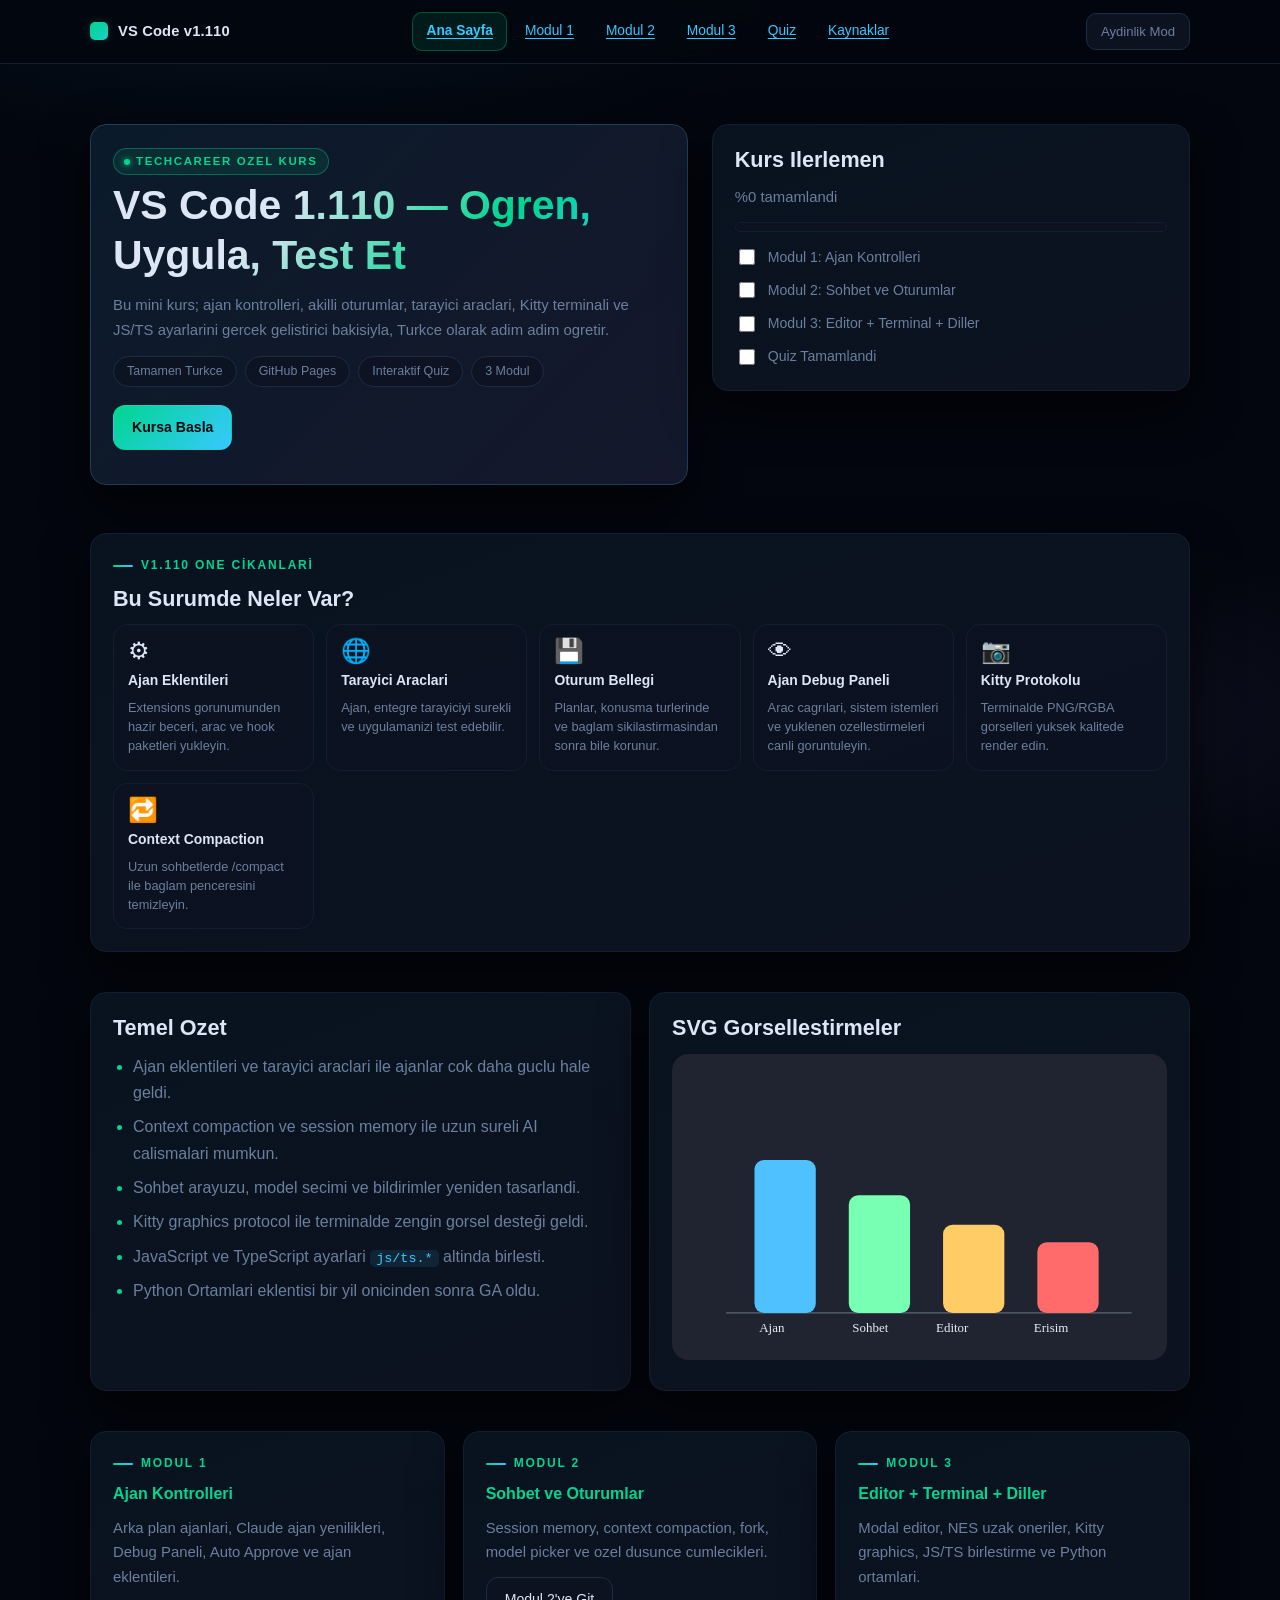
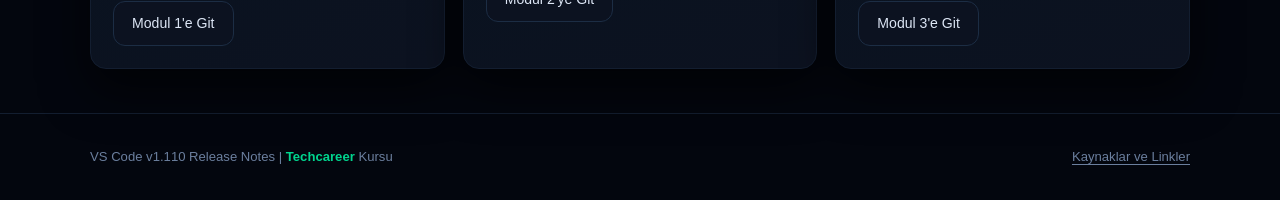
==== commit 1e4d8286: "feat: Techcareer yesil marka tipografisi ekle - --tc-green (#00d68f) ve glow token'lari CSS'e eklend" ====
--- a/index.html
+++ b/index.html
@@ -35,8 +35,8 @@
     <section class="hero">
       <div class="hero-grid">
         <article class="card module-hero reveal">
-          <p class="kicker">Techcareer Ozel Kurs</p>
-          <h1>VS Code 1.110 — Ogren, Uygula, Test Et</h1>
+          <span class="tc-label">Techcareer Ozel Kurs</span>
+          <h1>VS Code 1.110 — <span class="tc-highlight">Ogren</span>, Uygula, Test Et</h1>
           <p class="muted">Bu mini kurs; ajan kontrolleri, akilli oturumlar, tarayici araclari, Kitty terminali ve JS/TS ayarlarini gercek gelistirici bakisiyla, Turkce olarak adim adim ogretir.</p>
           <div class="tags">
             <span class="tag">Tamamen Turkce</span>
@@ -150,7 +150,7 @@
 
   <footer>
     <div class="container">
-      <span>VS Code v1.110 Release Notes | Techcareer Kursu</span>
+      <span>VS Code v1.110 Release Notes | <span class="tc">Techcareer</span> Kursu</span>
       <a href="pages/kaynaklar.html">Kaynaklar ve Linkler</a>
     </div>
   </footer>
--- a/assets/css/styles.css
+++ b/assets/css/styles.css
@@ -25,6 +25,12 @@
   --shadow-sm: 0 6px 18px rgba(0, 0, 0, 0.4);
   --radius:    16px;
   --radius-sm: 10px;
+
+  /* Techcareer Brand */
+  --tc-green:      #00d68f;
+  --tc-green-dim:  #00b87a;
+  --tc-glow:       rgba(0, 214, 143, 0.20);
+  --tc-glow-soft:  rgba(0, 214, 143, 0.10);
 }
 
 :root[data-theme="light"] {
@@ -47,6 +53,12 @@
   --glow-2:    rgba(124, 58, 237, 0.10);
   --shadow:    0 12px 36px rgba(10, 20, 40, 0.12);
   --shadow-sm: 0 4px 14px rgba(10, 20, 40, 0.08);
+
+  /* Techcareer Brand */
+  --tc-green:      #00a86b;
+  --tc-green-dim:  #008f5a;
+  --tc-glow:       rgba(0, 168, 107, 0.18);
+  --tc-glow-soft:  rgba(0, 168, 107, 0.08);
 }
 
 /* ---- Animations ---- */
@@ -161,10 +173,11 @@
   width: 18px;
   height: 18px;
   border-radius: 5px;
-  background: linear-gradient(135deg, var(--accent), var(--accent-2));
+  background: linear-gradient(135deg, var(--tc-green), var(--accent));
   background-size: 200% 200%;
   animation: gradient-drift 4s ease infinite, pulse-glow 3s ease-in-out infinite;
   flex-shrink: 0;
+  box-shadow: 0 0 10px var(--tc-glow);
 }
 
 /* ---- Nav ---- */
@@ -192,9 +205,10 @@
   outline: none;
 }
 .nav-links a[aria-current="page"] {
-  color: var(--accent);
-  border-color: color-mix(in srgb, var(--accent) 30%, transparent);
-  background: color-mix(in srgb, var(--accent) 7%, transparent);
+  color: var(--tc-green);
+  border-color: color-mix(in srgb, var(--tc-green) 30%, transparent);
+  background: var(--tc-glow-soft);
+  font-weight: 600;
 }
 
 /* ---- Hamburger ---- */
@@ -309,16 +323,20 @@
 
 h1 {
   font-size: clamp(1.75rem, 3.2vw, 2.75rem);
-  background: linear-gradient(135deg, var(--text) 45%, var(--accent) 80%, var(--accent-2));
+  background: linear-gradient(135deg, var(--text) 30%, var(--tc-green) 65%, var(--accent));
   -webkit-background-clip: text;
   -webkit-text-fill-color: transparent;
   background-clip: text;
 }
 h2 { font-size: clamp(1.05rem, 2vw, 1.35rem); }
+h3 {
+  font-size: 1rem;
+  color: var(--tc-green);
+}
 p  { margin: 0 0 12px; }
 
 .kicker {
-  color: var(--accent);
+  color: var(--tc-green);
   font-size: 0.75rem;
   font-weight: 700;
   letter-spacing: 1.8px;
@@ -334,10 +352,48 @@
   width: 20px;
   height: 2px;
   border-radius: 2px;
-  background: linear-gradient(90deg, var(--accent), var(--accent-2));
+  background: linear-gradient(90deg, var(--tc-green), var(--accent));
   flex-shrink: 0;
 }
 .muted  { color: var(--muted); font-size: 0.93rem; }
+
+/* ---- Techcareer Typography ---- */
+.tc-label {
+  display: inline-flex;
+  align-items: center;
+  gap: 6px;
+  font-size: 0.72rem;
+  font-weight: 700;
+  letter-spacing: 1.6px;
+  text-transform: uppercase;
+  color: var(--tc-green);
+  padding: 3px 10px;
+  border: 1px solid color-mix(in srgb, var(--tc-green) 35%, transparent);
+  border-radius: 999px;
+  background: var(--tc-glow-soft);
+}
+.tc-label::before {
+  content: '';
+  width: 6px;
+  height: 6px;
+  border-radius: 50%;
+  background: var(--tc-green);
+  box-shadow: 0 0 6px var(--tc-green);
+  flex-shrink: 0;
+  animation: pulse-glow 2s ease-in-out infinite;
+}
+
+.tc-highlight {
+  color: var(--tc-green);
+  font-weight: 600;
+}
+
+.tc-heading {
+  background: linear-gradient(135deg, var(--tc-green) 0%, var(--accent) 100%);
+  -webkit-background-clip: text;
+  -webkit-text-fill-color: transparent;
+  background-clip: text;
+}
 
 /* ---- Tags ---- */
 .tags { display: flex; flex-wrap: wrap; gap: 8px; margin-top: 14px; }
@@ -359,7 +415,7 @@
 /* ---- Lists ---- */
 .list { padding-left: 20px; margin: 0; }
 .list li { margin-bottom: 8px; color: var(--muted); }
-.list li::marker { color: var(--accent); }
+.list li::marker { color: var(--tc-green); }
 
 /* ---- Buttons ---- */
 button, .btn {
@@ -387,14 +443,14 @@
 button:active, .btn:active { transform: scale(0.97); }
 
 .btn-primary {
-  background: linear-gradient(135deg, var(--accent), var(--accent-2));
+  background: linear-gradient(135deg, var(--tc-green), var(--accent));
   border-color: transparent;
   color: #04070f;
   font-weight: 600;
 }
 .btn-primary:hover,
 .btn-primary:focus-visible {
-  box-shadow: 0 0 0 3px var(--glow), 0 8px 28px var(--glow);
+  box-shadow: 0 0 0 3px var(--tc-glow), 0 8px 28px var(--tc-glow);
   transform: translateY(-1px);
 }
 
@@ -607,7 +663,7 @@
   content: counter(steps);
   min-width: 28px; height: 28px;
   border-radius: 50%;
-  background: linear-gradient(135deg, var(--accent), var(--accent-2));
+  background: linear-gradient(135deg, var(--tc-green), var(--accent));
   color: #04070f;
   font-size: 0.78rem;
   font-weight: 700;
@@ -695,12 +751,12 @@
 th {
   text-align: left;
   padding: 9px 12px;
-  color: var(--accent);
+  color: var(--tc-green);
   font-weight: 600;
   font-size: 0.78rem;
   letter-spacing: 0.8px;
   text-transform: uppercase;
-  border-bottom: 1px solid var(--border-2);
+  border-bottom: 1px solid color-mix(in srgb, var(--tc-green) 20%, var(--border-2));
 }
 td {
   padding: 9px 12px;
@@ -727,7 +783,8 @@
   gap: 10px;
 }
 footer a { color: var(--muted) !important; }
-footer a:hover { color: var(--accent) !important; }
+footer a:hover { color: var(--tc-green) !important; }
+footer .tc { color: var(--tc-green); font-weight: 600; }
 
 /* ---- Scroll Reveal ---- */
 .reveal {
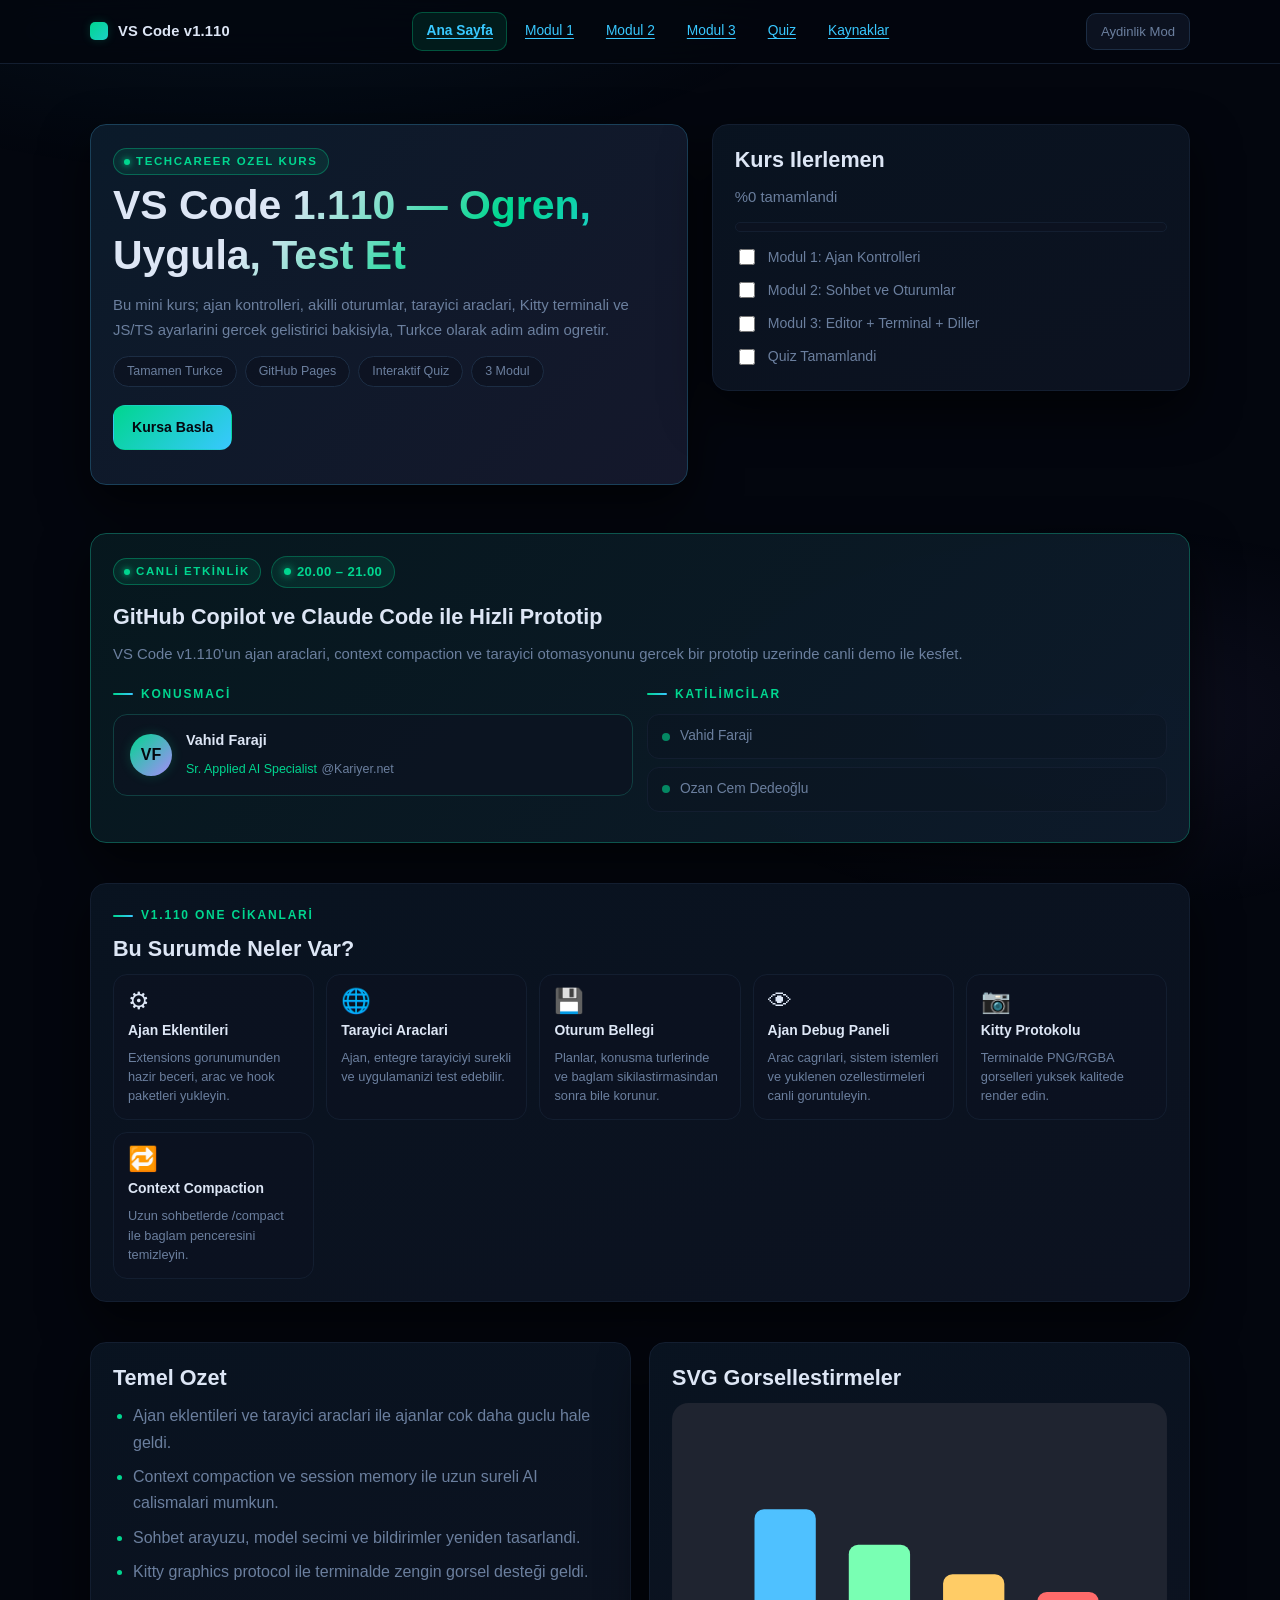
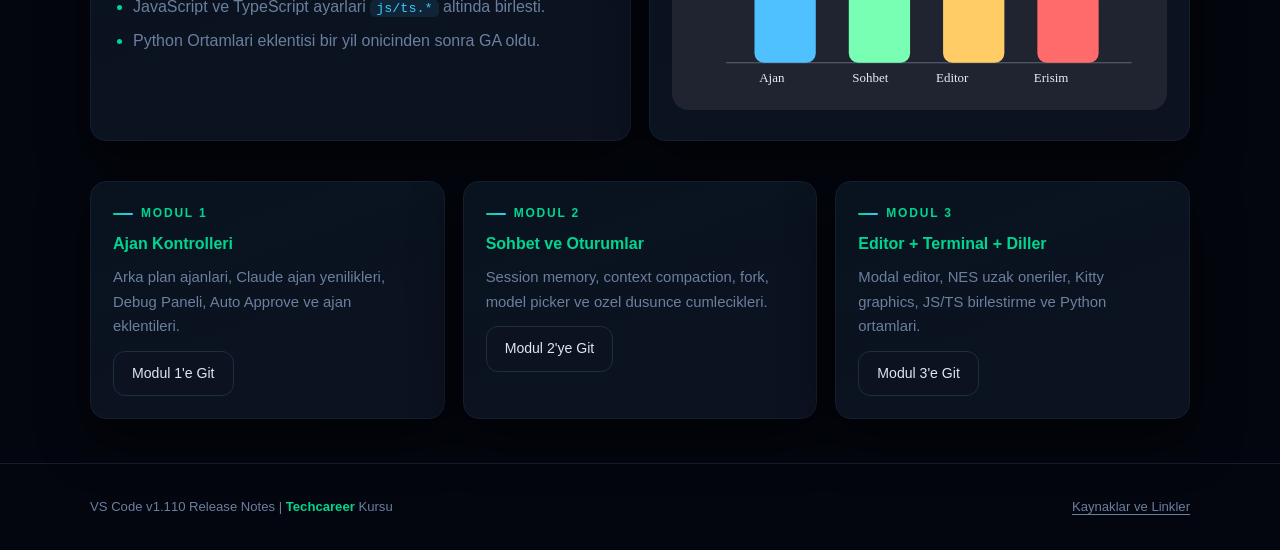
==== commit 8fe4ca83: "feat: Canli etkinlik karti ekle (ana sayfa) - Konusmaci: Vahid Faraji, Sr. Applied AI Specialist @Ka" ====
--- a/index.html
+++ b/index.html
@@ -63,6 +63,44 @@
           </div>
         </article>
       </div>
+    </section>
+
+    <!-- Event -->
+    <section class="section reveal">
+      <article class="card event-card">
+        <div class="event-meta">
+          <span class="tc-label">Canli Etkinlik</span>
+          <span class="event-time">20.00 – 21.00</span>
+        </div>
+        <h2>GitHub Copilot ve Claude Code ile Hizli Prototip</h2>
+        <p class="muted">VS Code v1.110'un ajan araclari, context compaction ve tarayici otomasyonunu gercek bir prototip uzerinde canli demo ile kesfet.</p>
+
+        <div class="grid-2" style="margin-top:18px; gap:14px;">
+          <div>
+            <p class="kicker">Konusmaci</p>
+            <div class="speaker-row">
+              <div class="speaker-avatar" aria-hidden="true">VF</div>
+              <div class="speaker-info">
+                <strong>Vahid Faraji</strong>
+                <span class="speaker-role">Sr. Applied AI Specialist</span>
+                <span>@Kariyer.net</span>
+              </div>
+            </div>
+          </div>
+
+          <div>
+            <p class="kicker">Katilimcilar</p>
+            <div class="attendee-row">
+              <span class="attendee-dot" aria-hidden="true"></span>
+              Vahid Faraji
+            </div>
+            <div class="attendee-row">
+              <span class="attendee-dot" aria-hidden="true"></span>
+              Ozan Cem Dedeo&#287;lu
+            </div>
+          </div>
+        </div>
+      </article>
     </section>
 
     <!-- Highlights -->
--- a/assets/css/styles.css
+++ b/assets/css/styles.css
@@ -785,6 +785,116 @@
 footer a { color: var(--muted) !important; }
 footer a:hover { color: var(--tc-green) !important; }
 footer .tc { color: var(--tc-green); font-weight: 600; }
+
+/* ---- Event Card ---- */
+.event-card {
+  border-color: color-mix(in srgb, var(--tc-green) 30%, var(--border));
+  background: linear-gradient(135deg,
+    color-mix(in srgb, var(--bg-elev) 88%, var(--tc-green) 6%),
+    color-mix(in srgb, var(--panel) 88%, var(--accent) 5%)
+  );
+}
+.event-card::after {
+  background: radial-gradient(ellipse at 0% 0%, var(--tc-glow) 0%, transparent 65%);
+}
+.event-card:hover {
+  box-shadow: var(--shadow), 0 0 48px var(--tc-glow);
+}
+
+.event-meta {
+  display: flex;
+  flex-wrap: wrap;
+  gap: 10px;
+  align-items: center;
+  margin-bottom: 16px;
+}
+.event-time {
+  display: inline-flex;
+  align-items: center;
+  gap: 6px;
+  font-size: 0.82rem;
+  font-weight: 600;
+  color: var(--tc-green);
+  padding: 4px 12px;
+  border: 1px solid color-mix(in srgb, var(--tc-green) 30%, transparent);
+  border-radius: 999px;
+  background: var(--tc-glow-soft);
+  letter-spacing: 0.4px;
+}
+.event-time::before {
+  content: '';
+  width: 7px; height: 7px;
+  border-radius: 50%;
+  background: var(--tc-green);
+  box-shadow: 0 0 8px var(--tc-green);
+  animation: pulse-glow 1.8s ease-in-out infinite;
+  flex-shrink: 0;
+}
+
+.speaker-row {
+  display: flex;
+  align-items: center;
+  gap: 14px;
+  padding: 14px 16px;
+  border: 1px solid color-mix(in srgb, var(--tc-green) 18%, var(--border));
+  border-radius: 14px;
+  background: color-mix(in srgb, var(--panel) 60%, transparent);
+  margin-bottom: 10px;
+  transition: border-color 0.22s, transform 0.22s;
+}
+.speaker-row:hover {
+  border-color: color-mix(in srgb, var(--tc-green) 40%, transparent);
+  transform: translateX(3px);
+}
+.speaker-avatar {
+  width: 42px; height: 42px;
+  border-radius: 50%;
+  background: linear-gradient(135deg, var(--tc-green), var(--accent-2));
+  display: flex; align-items: center; justify-content: center;
+  font-size: 1rem; font-weight: 700;
+  color: #04070f;
+  flex-shrink: 0;
+  box-shadow: 0 0 12px var(--tc-glow);
+}
+.speaker-info strong {
+  display: block;
+  font-size: 0.9rem;
+  color: var(--text);
+  margin-bottom: 2px;
+}
+.speaker-info span {
+  font-size: 0.78rem;
+  color: var(--muted);
+}
+.speaker-info .speaker-role {
+  color: var(--tc-green);
+  font-weight: 500;
+}
+
+.attendee-row {
+  display: flex;
+  align-items: center;
+  gap: 10px;
+  padding: 10px 14px;
+  border: 1px solid var(--border);
+  border-radius: 12px;
+  background: color-mix(in srgb, var(--panel) 40%, transparent);
+  margin-bottom: 8px;
+  font-size: 0.86rem;
+  color: var(--muted);
+  transition: border-color 0.2s;
+}
+.attendee-row:hover {
+  border-color: color-mix(in srgb, var(--tc-green) 25%, transparent);
+  color: var(--text);
+}
+.attendee-dot {
+  width: 8px; height: 8px;
+  border-radius: 50%;
+  background: var(--tc-green);
+  opacity: 0.6;
+  flex-shrink: 0;
+}
 
 /* ---- Scroll Reveal ---- */
 .reveal {
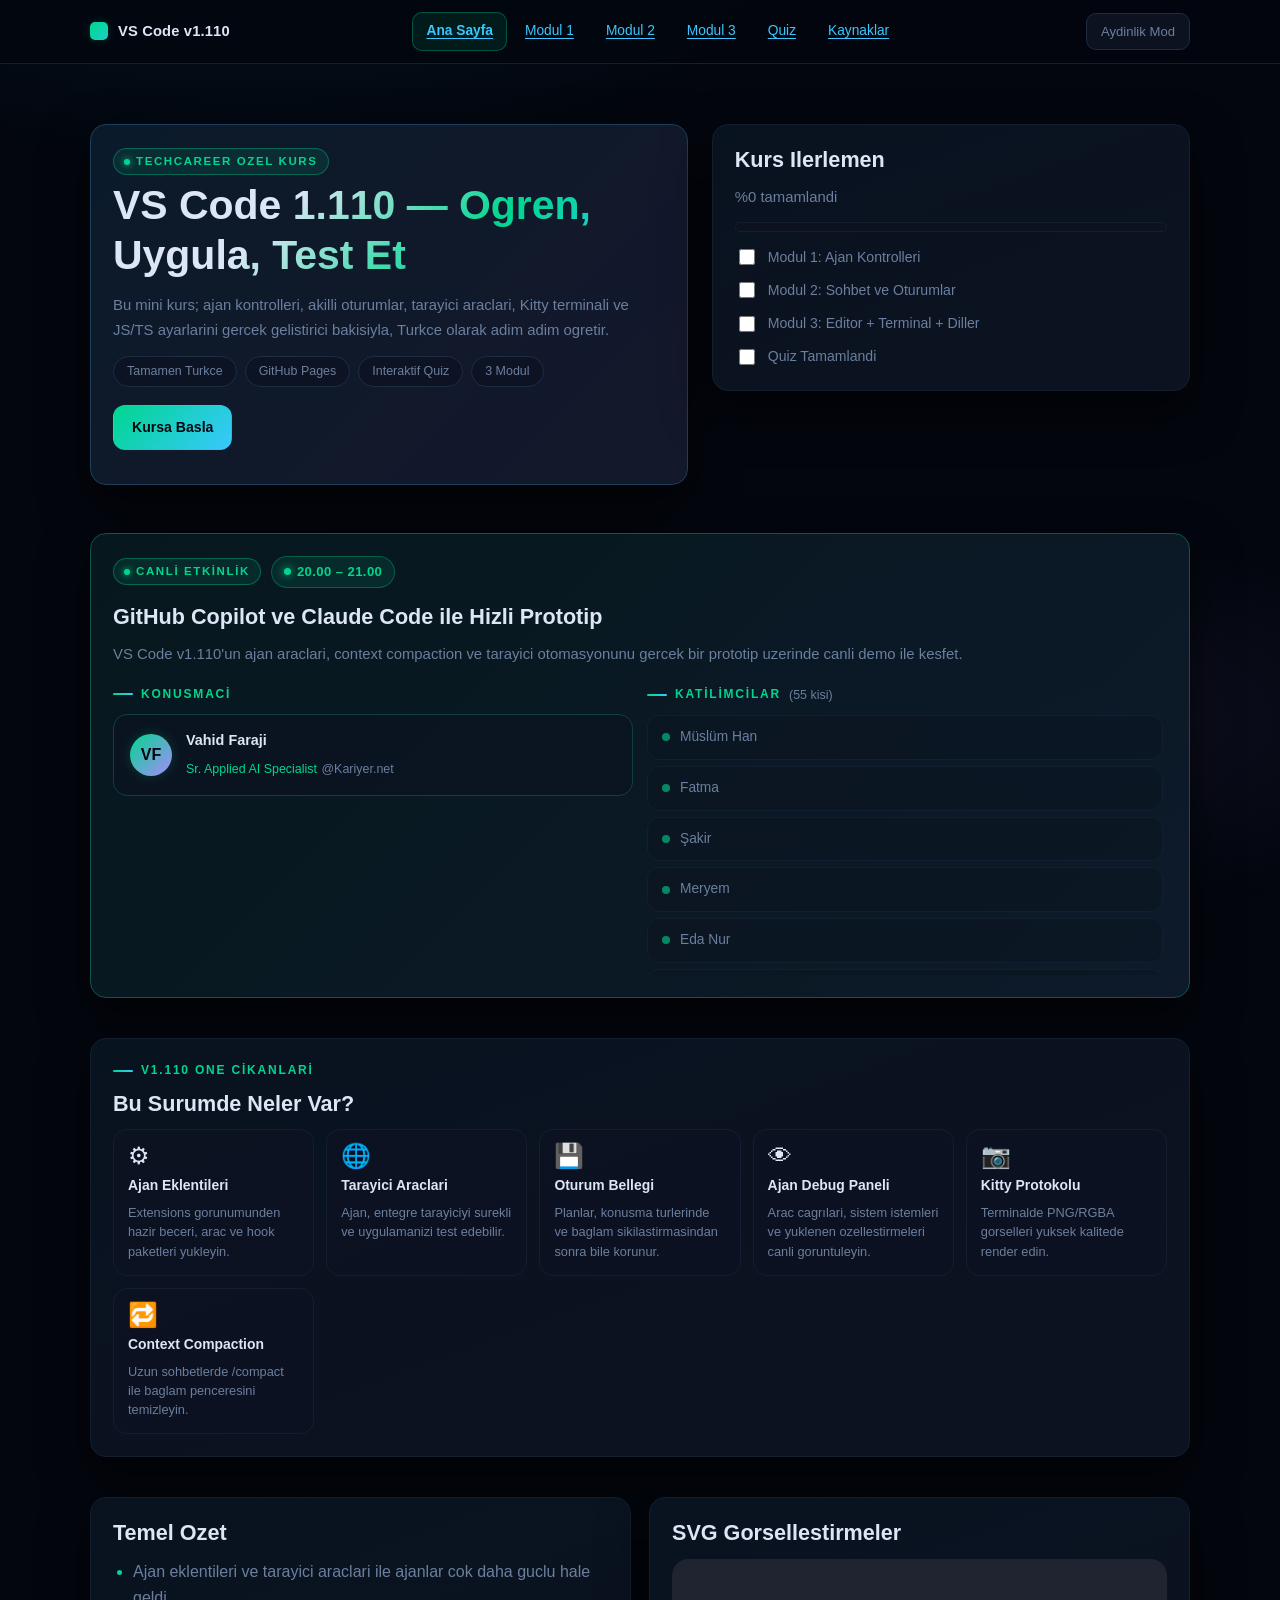
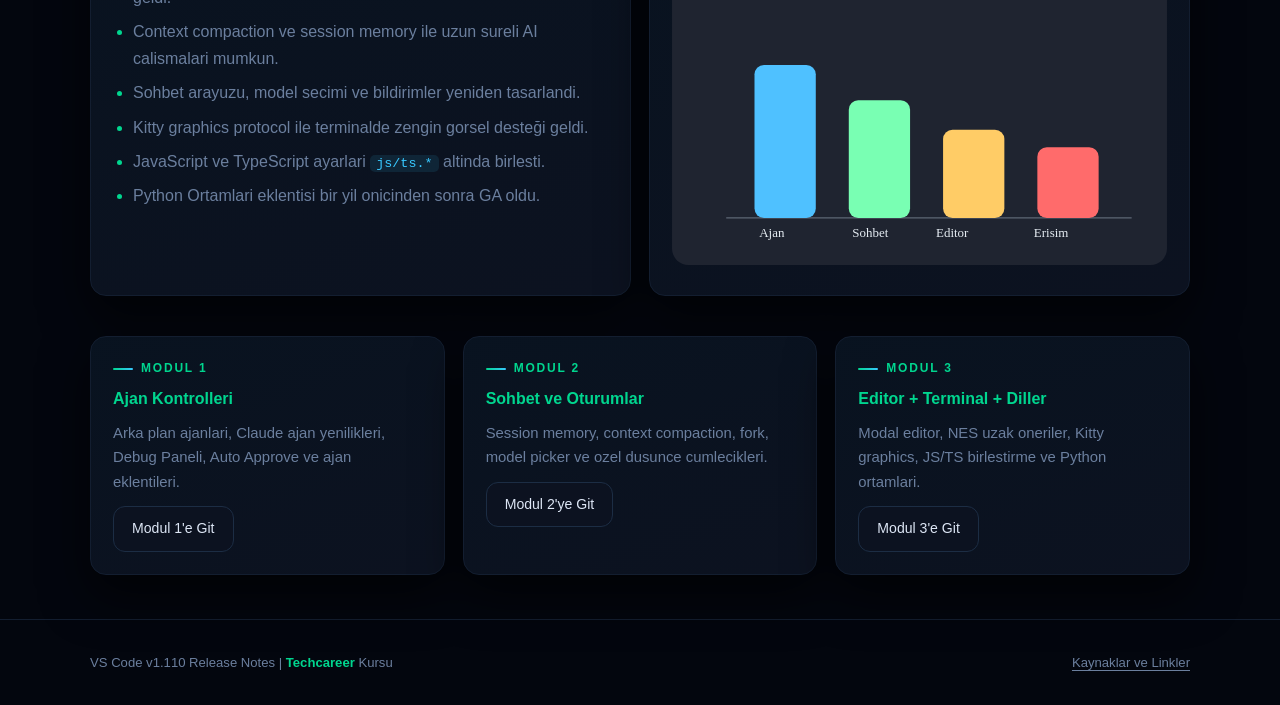
==== commit 8116cdfc: "feat: 55 katilimciyi etkinlik kartina ekle - Tum katilimci isimleri attendee-list'e eklendi - Kaydir" ====
--- a/index.html
+++ b/index.html
@@ -89,14 +89,64 @@
           </div>
 
           <div>
-            <p class="kicker">Katilimcilar</p>
-            <div class="attendee-row">
-              <span class="attendee-dot" aria-hidden="true"></span>
-              Vahid Faraji
-            </div>
-            <div class="attendee-row">
-              <span class="attendee-dot" aria-hidden="true"></span>
-              Ozan Cem Dedeo&#287;lu
+            <p class="kicker">Katilimcilar <span style="color:var(--muted);font-weight:400;text-transform:none;letter-spacing:0;font-size:0.78rem;">(55 kisi)</span></p>
+            <div class="attendee-list">
+              <div class="attendee-row"><span class="attendee-dot" aria-hidden="true"></span>Müslüm Han</div>
+              <div class="attendee-row"><span class="attendee-dot" aria-hidden="true"></span>Fatma</div>
+              <div class="attendee-row"><span class="attendee-dot" aria-hidden="true"></span>&#350;akir</div>
+              <div class="attendee-row"><span class="attendee-dot" aria-hidden="true"></span>Meryem</div>
+              <div class="attendee-row"><span class="attendee-dot" aria-hidden="true"></span>Eda Nur</div>
+              <div class="attendee-row"><span class="attendee-dot" aria-hidden="true"></span>Arif Hikmet</div>
+              <div class="attendee-row"><span class="attendee-dot" aria-hidden="true"></span>&#214;mer Faruk</div>
+              <div class="attendee-row"><span class="attendee-dot" aria-hidden="true"></span>&#304;smail</div>
+              <div class="attendee-row"><span class="attendee-dot" aria-hidden="true"></span>Fatma</div>
+              <div class="attendee-row"><span class="attendee-dot" aria-hidden="true"></span>Suleyman</div>
+              <div class="attendee-row"><span class="attendee-dot" aria-hidden="true"></span>Melike</div>
+              <div class="attendee-row"><span class="attendee-dot" aria-hidden="true"></span>Ya&#287;&#305;z Hasan</div>
+              <div class="attendee-row"><span class="attendee-dot" aria-hidden="true"></span>Sefa</div>
+              <div class="attendee-row"><span class="attendee-dot" aria-hidden="true"></span>Abdullah</div>
+              <div class="attendee-row"><span class="attendee-dot" aria-hidden="true"></span>Zeynep</div>
+              <div class="attendee-row"><span class="attendee-dot" aria-hidden="true"></span>Ceyda</div>
+              <div class="attendee-row"><span class="attendee-dot" aria-hidden="true"></span>&#304;rem</div>
+              <div class="attendee-row"><span class="attendee-dot" aria-hidden="true"></span>Emirhan</div>
+              <div class="attendee-row"><span class="attendee-dot" aria-hidden="true"></span>Ya&#287;&#305;z Hasan</div>
+              <div class="attendee-row"><span class="attendee-dot" aria-hidden="true"></span>Ay&#351;e Semra</div>
+              <div class="attendee-row"><span class="attendee-dot" aria-hidden="true"></span>Berat Kaan</div>
+              <div class="attendee-row"><span class="attendee-dot" aria-hidden="true"></span>gonca</div>
+              <div class="attendee-row"><span class="attendee-dot" aria-hidden="true"></span>Ay&#351;enur</div>
+              <div class="attendee-row"><span class="attendee-dot" aria-hidden="true"></span>Enes</div>
+              <div class="attendee-row"><span class="attendee-dot" aria-hidden="true"></span>G&#246;k&#231;e</div>
+              <div class="attendee-row"><span class="attendee-dot" aria-hidden="true"></span>Eslem</div>
+              <div class="attendee-row"><span class="attendee-dot" aria-hidden="true"></span>Beg&#252;m</div>
+              <div class="attendee-row"><span class="attendee-dot" aria-hidden="true"></span>Ezgi</div>
+              <div class="attendee-row"><span class="attendee-dot" aria-hidden="true"></span>Ezgi</div>
+              <div class="attendee-row"><span class="attendee-dot" aria-hidden="true"></span>&#351;evval</div>
+              <div class="attendee-row"><span class="attendee-dot" aria-hidden="true"></span>Nuray Zeynep</div>
+              <div class="attendee-row"><span class="attendee-dot" aria-hidden="true"></span>Sema</div>
+              <div class="attendee-row"><span class="attendee-dot" aria-hidden="true"></span>zeynep</div>
+              <div class="attendee-row"><span class="attendee-dot" aria-hidden="true"></span>Fatma</div>
+              <div class="attendee-row"><span class="attendee-dot" aria-hidden="true"></span>karya</div>
+              <div class="attendee-row"><span class="attendee-dot" aria-hidden="true"></span>Sage</div>
+              <div class="attendee-row"><span class="attendee-dot" aria-hidden="true"></span>Elena</div>
+              <div class="attendee-row"><span class="attendee-dot" aria-hidden="true"></span>Marcus</div>
+              <div class="attendee-row"><span class="attendee-dot" aria-hidden="true"></span>Havva</div>
+              <div class="attendee-row"><span class="attendee-dot" aria-hidden="true"></span>Boran</div>
+              <div class="attendee-row"><span class="attendee-dot" aria-hidden="true"></span>B&#252;&#351;ra</div>
+              <div class="attendee-row"><span class="attendee-dot" aria-hidden="true"></span>Zeynep Bet&#252;l</div>
+              <div class="attendee-row"><span class="attendee-dot" aria-hidden="true"></span>&#350;eyma</div>
+              <div class="attendee-row"><span class="attendee-dot" aria-hidden="true"></span>Kader</div>
+              <div class="attendee-row"><span class="attendee-dot" aria-hidden="true"></span>ahmet</div>
+              <div class="attendee-row"><span class="attendee-dot" aria-hidden="true"></span>Eda Nur</div>
+              <div class="attendee-row"><span class="attendee-dot" aria-hidden="true"></span>Ahmet</div>
+              <div class="attendee-row"><span class="attendee-dot" aria-hidden="true"></span>B&#252;&#351;ra</div>
+              <div class="attendee-row"><span class="attendee-dot" aria-hidden="true"></span>Suleyman</div>
+              <div class="attendee-row"><span class="attendee-dot" aria-hidden="true"></span>SAK&#304;NE AYL&#304;N</div>
+              <div class="attendee-row"><span class="attendee-dot" aria-hidden="true"></span>EZG&#304;</div>
+              <div class="attendee-row"><span class="attendee-dot" aria-hidden="true"></span>Nazl&#305;can</div>
+              <div class="attendee-row"><span class="attendee-dot" aria-hidden="true"></span>Orkun Kaan</div>
+              <div class="attendee-row"><span class="attendee-dot" aria-hidden="true"></span>Vahid Faraji</div>
+              <div class="attendee-row"><span class="attendee-dot" aria-hidden="true"></span>Ozan Cem Dedeo&#287;lu</div>
+              <div class="attendee-row"><span class="attendee-dot" aria-hidden="true"></span>Elnur</div>
             </div>
           </div>
         </div>
--- a/assets/css/styles.css
+++ b/assets/css/styles.css
@@ -895,6 +895,21 @@
   opacity: 0.6;
   flex-shrink: 0;
 }
+
+.attendee-list {
+  max-height: 260px;
+  overflow-y: auto;
+  display: flex;
+  flex-direction: column;
+  gap: 0;
+  padding-right: 4px;
+  scrollbar-width: thin;
+  scrollbar-color: var(--tc-green) var(--panel);
+}
+.attendee-list::-webkit-scrollbar { width: 4px; }
+.attendee-list::-webkit-scrollbar-track { background: var(--panel); border-radius: 4px; }
+.attendee-list::-webkit-scrollbar-thumb { background: var(--tc-green); border-radius: 4px; opacity: 0.6; }
+.attendee-list .attendee-row { margin-bottom: 6px; }
 
 /* ---- Scroll Reveal ---- */
 .reveal {
